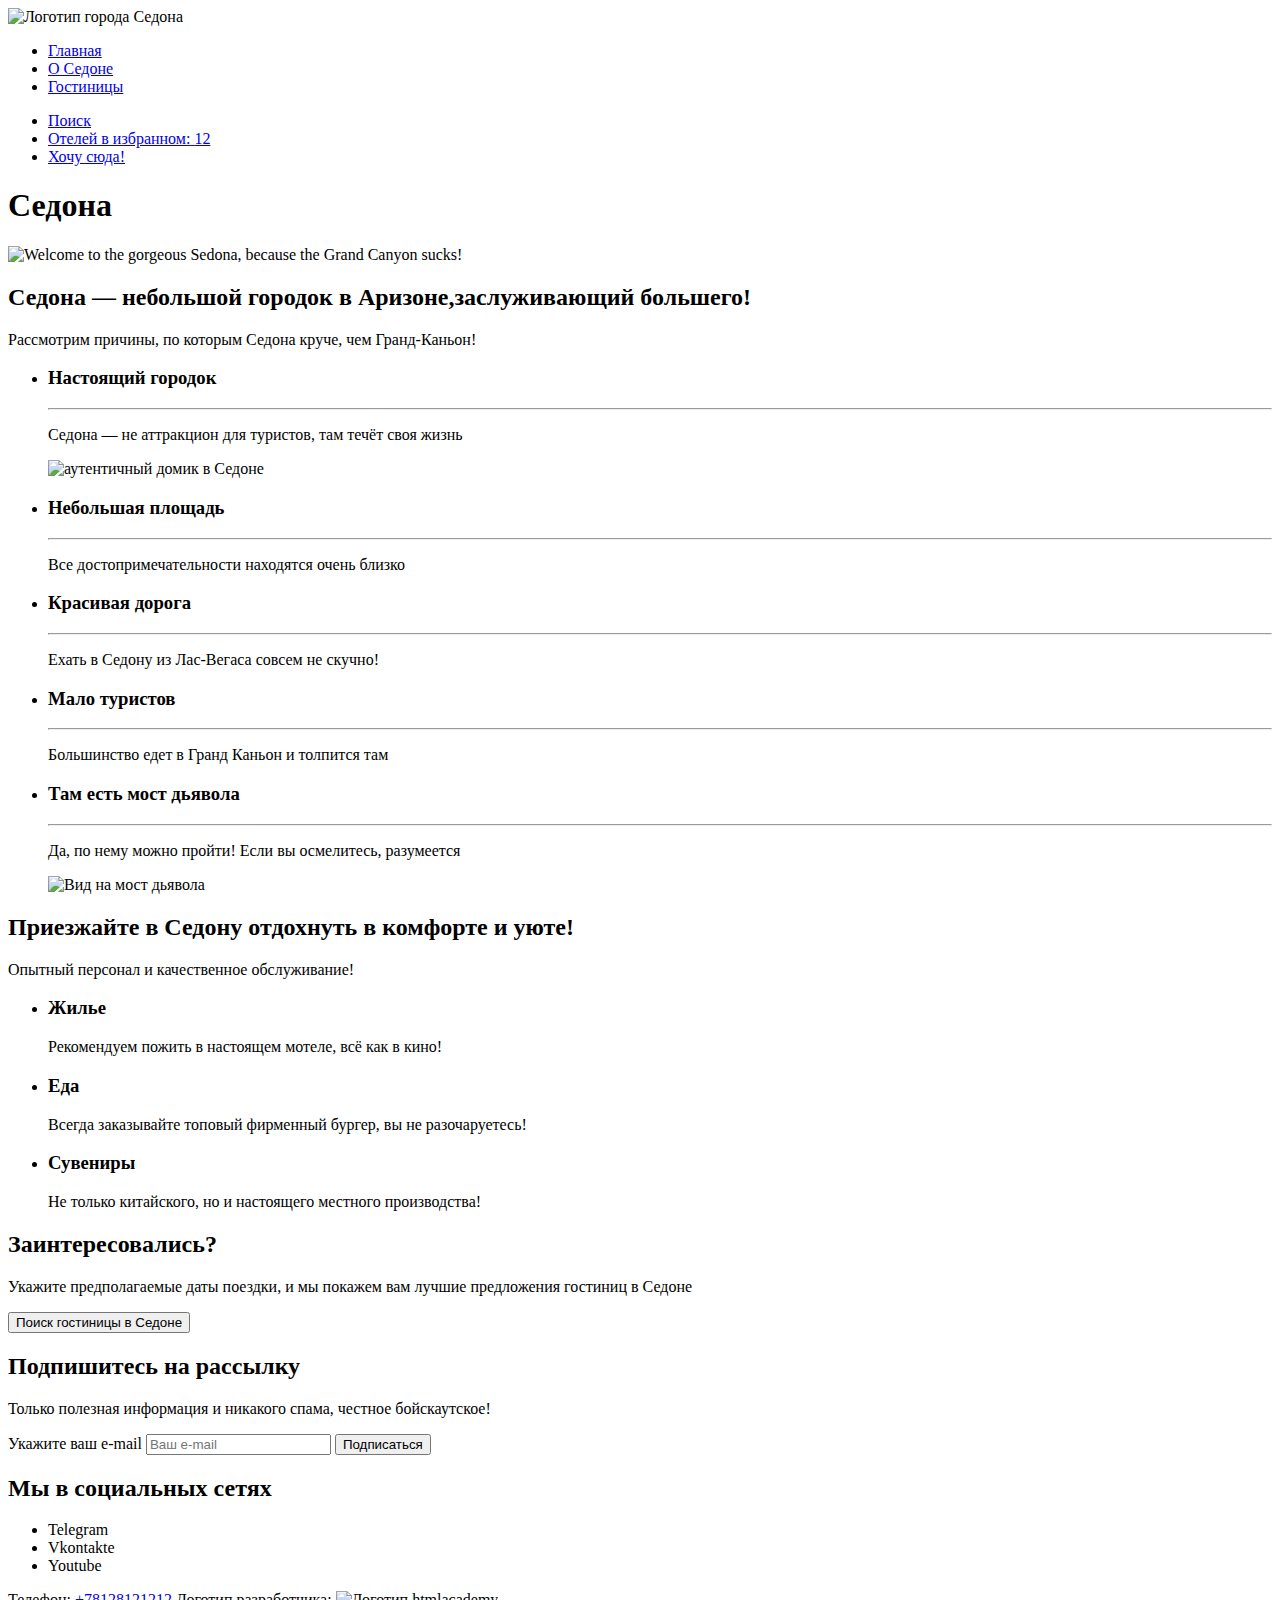
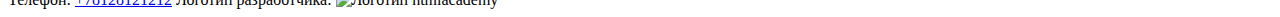
==== index.html @ b29b9c1d "Add files via upload" ====
<!DOCTYPE html>
<html lang="ru">
  <head>
    <meta charset="utf-8">
    <title>HTML Academy: Седона</title>
  </head>
  <body>
<header class="page-header">
  <a class="header-logo-link" class="index.html" aria-current="page"><img class="logo" src="#" alt="Логотип города Седона"></a>
  <nav class="navigation">
    <Ul class="navigation-main-list">
      <li class="navigation-item">
        <a class="navigation-link navigation-link-current" href="index.html" aria-current="page">Главная</a>
      </li>
      <li class="navigation-item">
        <a class="navigation-link" href="about.html">О Седоне</a>
      </li>
      <li class="navigation-item">
        <a class="navigation-link" href="hotels.html">Гостиницы</a>
      </li>
    </Ul>
  </nav>
  <nav class="navigation">
    <Ul class="navigation-user-list">
      <li class="navigation-item">
        <a class="navigation-link" href="#">
          <span class="visually-hidden">
          Поиск
          </span>
        </a>
      </li>
      <li class="navigation-item">
        <a class="navigation-link" href="#">
          <span class="visually-hidden">Отелей в избранном:</span>
          <span class="count">12</span>
        </a>
      </li>
      <li class="navigation-item">
        <a class="navigation-link" href="#">
          <span class="brown-button">
            Хочу сюда!
          </span>
        </a>
      </li>
    </Ul>
  </nav>
</header>
<main class="main-index">
  <section class="hero">
    <h1 class="visually-hidden">
      Седона
    </h1>
    <img class="hero" src="#" alt="Welcome to the gorgeous Sedona, because the Grand Canyon sucks!">
  </section>
  <section class="advantages">
    <h2 class="advantages-item-title" class="visually-hidden">Седона — небольшой городок в Аризоне,заслуживающий большего!</h2>
    <p class="advantages-description">Рассмотрим причины, по которым Седона круче, чем Гранд-Каньон!</p>
    <ul class="advantages-list">
      <li class="advantages-item">
        <h3 class="advantages-item-title">Настоящий городок</h3>
          <hr class="advantage-hr">
        <p class="advantages-description">Седона — не аттракцион для туристов, там течёт своя жизнь</p>
      <img class="advantage-image-right"  src="#" alt="аутентичный домик в Седоне">
      </li>
      <li class="advantages-item">
        <h3 class="advantages-item-title">Небольшая площадь</h3>
          <hr class="advantage-hr">
        <p class="advantages-item-description">Все достопримечательности находятся очень близко</p>

      </li>
      <li class="advantages-item">
        <h3 class="advantages-item-title">Красивая дорога</h3>
         <hr class="advantage-hr">
        <p class="advantages-item-description">Ехать в Седону из Лас-Вегаса совсем не скучно!</p>

      </li>
      <li class="advantages-item">
        <h3 class="advantages-item-title">Мало туристов</h3>
          <hr class="advantage-hr">
        <p class="advantages-item-description">Большинство едет в Гранд Каньон и толпится там</p>

      </li>
      <li class="advantages-item">
        <h3 class="advantages-item-title">Там есть мост дьявола</h3>
          <hr class="advantage-hr">
        <p class="advantages-item-description">Да, по нему можно пройти! Если вы осмелитесь, разумеется</p>
      <img class="advantage-image-left"  src="#" alt="Вид на мост дьявола">
      </li>
  </ul>
</section>
<section class="services">
  <h2 class="services-title">Приезжайте в Седону отдохнуть в комфорте и уюте!</h2>
    <p class="services-description">Опытный персонал и качественное обслуживание!</p>
  <ul class="services-list">
    <li class="service-item">
      <h3 class="services-item-title">Жилье</h3>
      <p class="service-item-description">Рекомендуем пожить в настоящем мотеле, всё как в кино!</p>
    </li>
    <li class="service-item">
      <h3 class="services-item-title">Еда</h3>
      <p class="service-item-description">Всегда заказывайте топовый фирменный бургер, вы не разочаруетесь!</p>
    </li>
    <li class="service-item">
       <h3 class="services-item-title">Сувениры</h3>
       <p class="service-item-description">Не только китайского, но и настоящего местного производства!</p>
      </li>
  </ul>
</section>
  <section class="booking">
    <h2 class="booking-title">Заинтересовались?</h2>
    <p class="booking-description">Укажите предполагаемые даты поездки, и мы покажем вам лучшие предложения гостиниц в Седоне</p>
    <button class="button" type="button">Поиск гостиницы в Седоне</button>
  </section>
  <section class="subscription">
    <h2 class="subscription-title">Подпишитесь на рассылку</h3>
    <p class="subscription-descriprtion">Только полезная информация и никакого спама, честное бойскаутское!</p>
    <form class="subscription-form" action="https://echo.htmlacademy.ru/" method="post">
    <label for="subscription-email" class="visually-hidden"> Укажите ваш e-mail </label>
    <input class="field" type="email" name="subscription-email" id="subscription-email" placeholder="Ваш e-mail" method="post" required>
    <button class="button-subscription-button" type="submit">Подписаться</button>
    </form>
  </section>
</main>

<footer class="page-footer">
  <section class="footer-social-list">
    <h2 class="visually-hidden">Мы в социальных сетях</h2>
      <ul class="social-list">
        <li class="social-item">
          <a class="button-social" href="https://t.me/htmlacademy"></a>
          <span class="visually-hidden">Telegram</span>
        </li>
        <li class="social-item">
          <a class="button-social" href="https://vk.com/htmlacademy"></a>
          <span class="visually-hidden">Vkontakte</span>
        </li>
        <li class="social-item">
          <a class="button-social" href="https://www.youtube.com/user/htmlacademyru" class="visually-hidden"></a>
          <span class="visually-hidden">Youtube</span>
        </li>
      </ul>
  </section>

  <span class="visually hidden"> Телефон:</span>
  <a class="contacts-phone" href="tel:+78128121212">+78128121212</a>

  <span class="visually-hidden">Логотип разработчика:</span>
  <a href="https://htmlacademy.ru"></a>
  <img src="#" alt="Логотип htmlacademy">
</footer>
  </body>
</html>
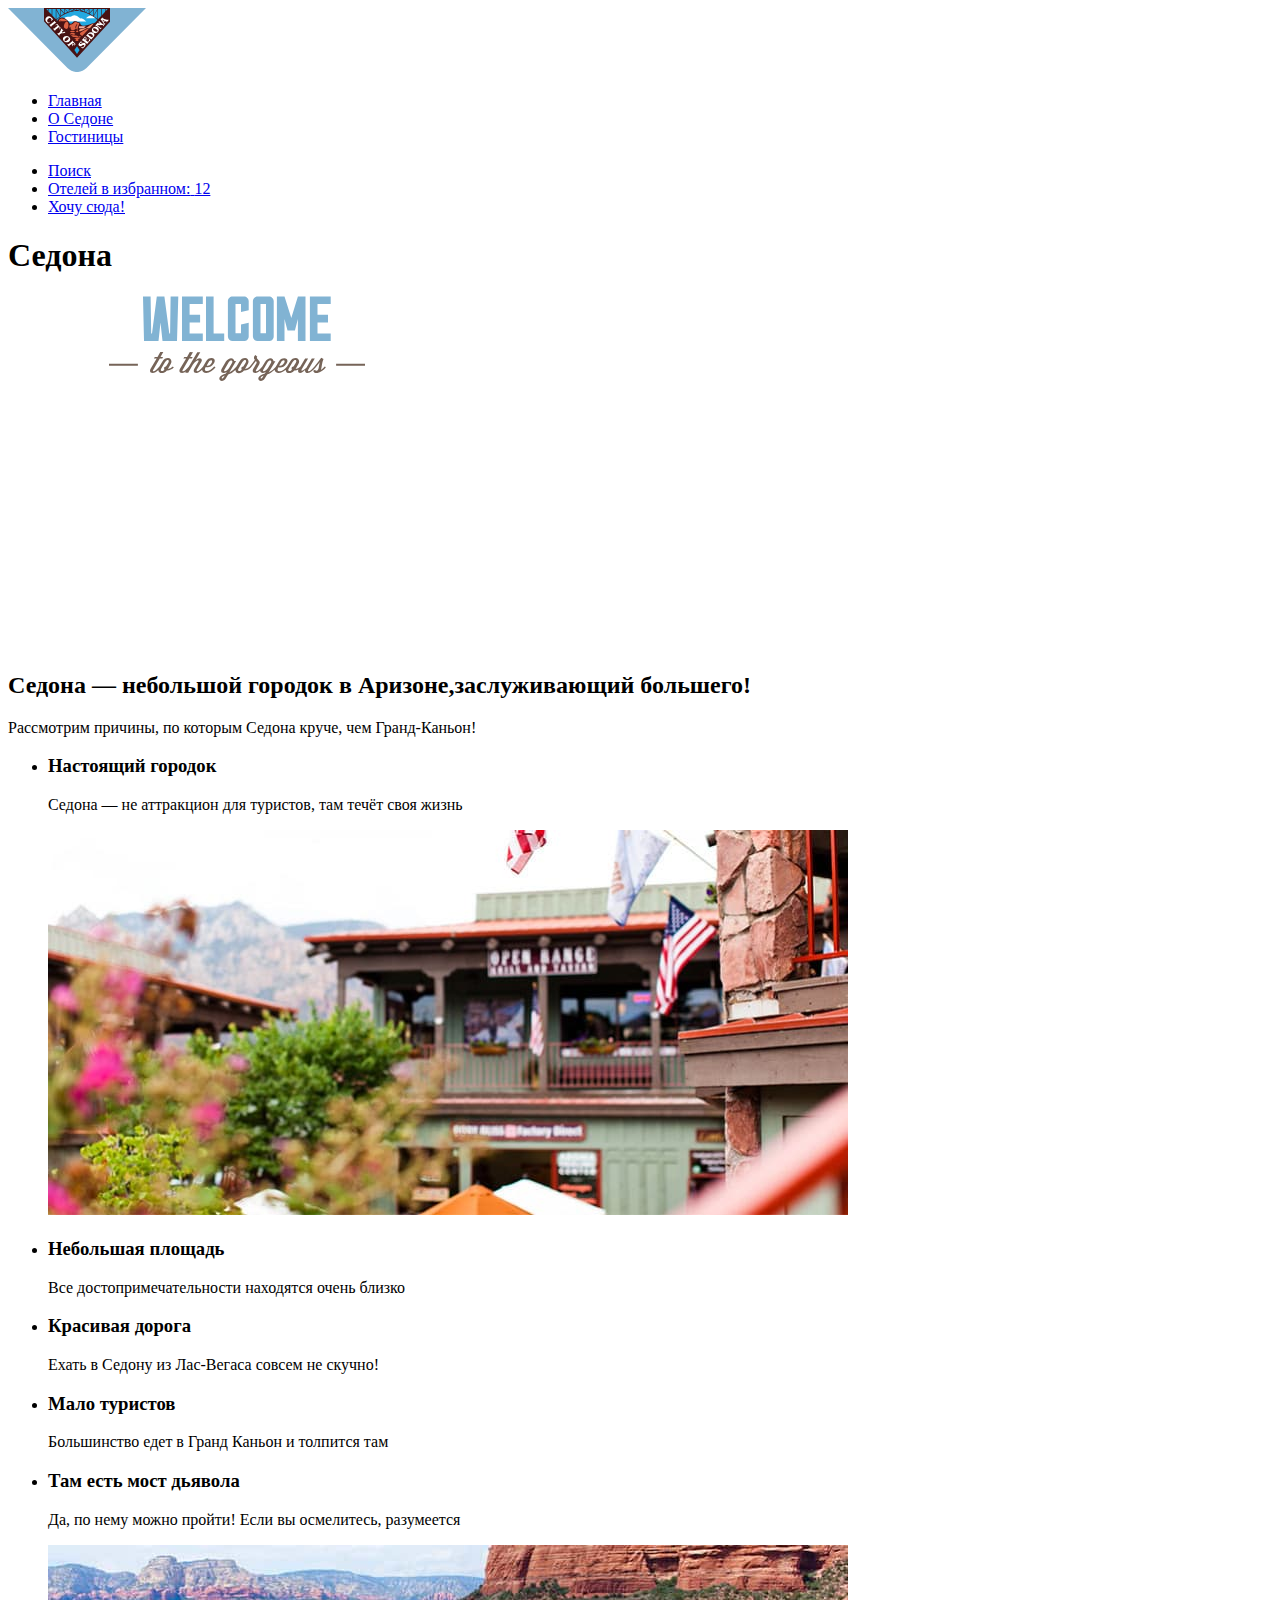
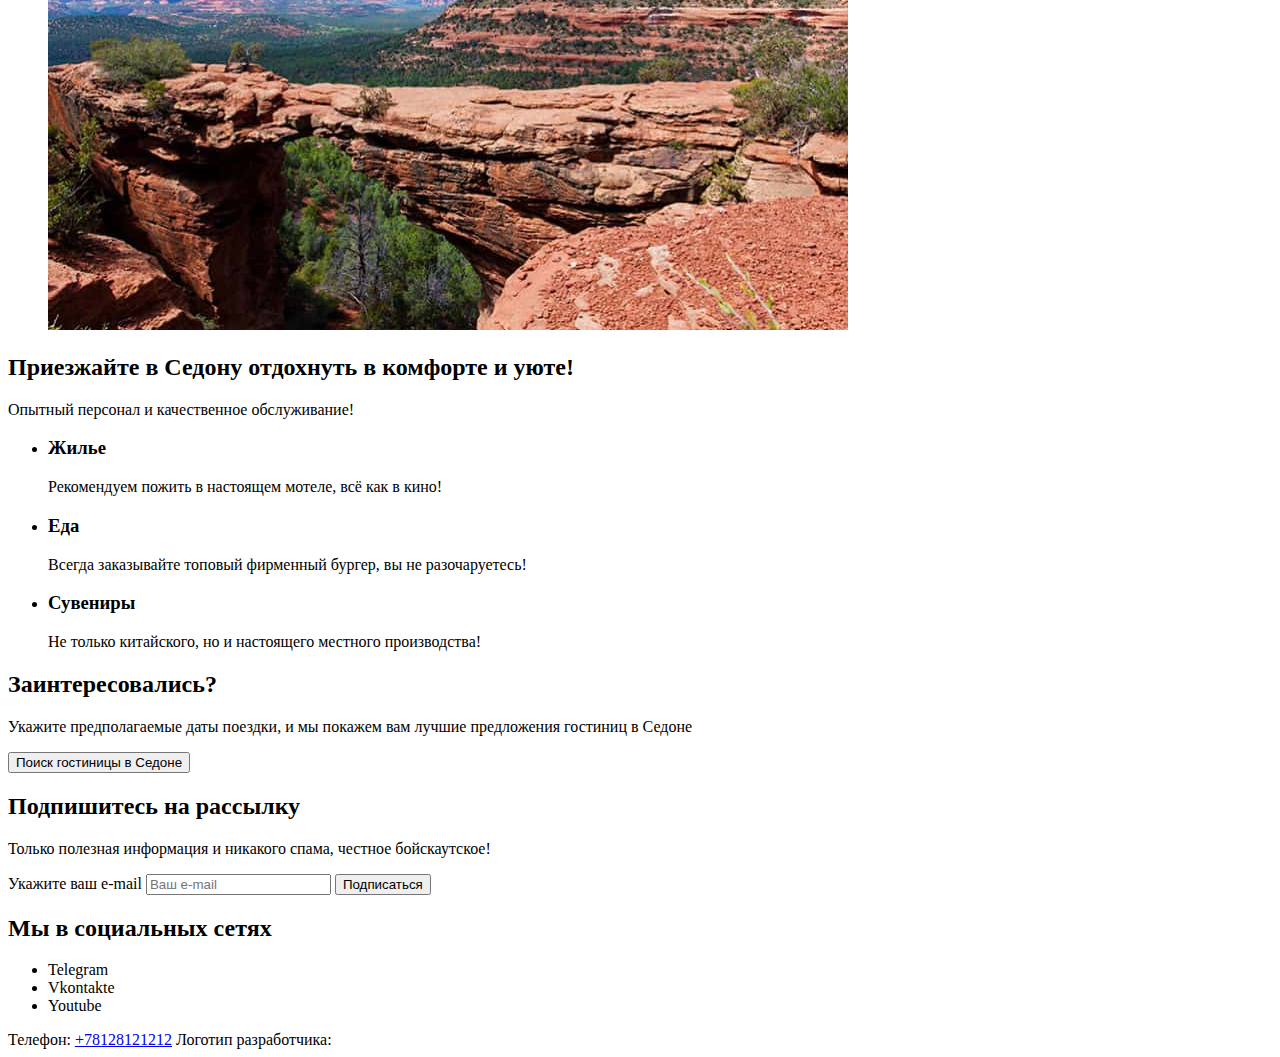
==== commit a60c0232: "Добавляет обновленную верстку для главной страницы" ====
--- a/index.html
+++ b/index.html
@@ -1,12 +1,15 @@
 <!DOCTYPE html>
 <html lang="ru">
   <head>
+    <meta name="viewport" content="width=device-width, initial-scale=1">
+    <link rel="stylesheet" href="styles/styles.css">
     <meta charset="utf-8">
     <title>HTML Academy: Седона</title>
   </head>
   <body>
 <header class="page-header">
-  <a class="header-logo-link" class="index.html" aria-current="page"><img class="logo" src="#" alt="Логотип города Седона"></a>
+  <a class="header-logo-link" class="index.html" aria-current="page">
+    <img class="logo" src="images/svg/logo.svg" width="138" height="64"  alt="Логотип города Седона"></a>
   <nav class="navigation">
     <Ul class="navigation-main-list">
       <li class="navigation-item">
@@ -36,11 +39,11 @@
         </a>
       </li>
       <li class="navigation-item">
-        <a class="navigation-link" href="#">
-          <span class="brown-button">
+        <div class="small-button">
+          <a class="navigation-link" href="#">
             Хочу сюда!
-          </span>
-        </a>
+          </a>
+        </div>
       </li>
     </Ul>
   </nav>
@@ -50,41 +53,33 @@
     <h1 class="visually-hidden">
       Седона
     </h1>
-    <img class="hero" src="#" alt="Welcome to the gorgeous Sedona, because the Grand Canyon sucks!">
+    <img class="main-picture" src="images/svg/welcome.svg" width="458" height="352" alt="Welcome to the gorgeous Sedona, because the Grand Canyon sucks!">
   </section>
   <section class="advantages">
-    <h2 class="advantages-item-title" class="visually-hidden">Седона — небольшой городок в Аризоне,заслуживающий большего!</h2>
+    <h2 class="advantages-title" class="visually-hidden">Седона — небольшой городок в Аризоне,заслуживающий большего!</h2>
     <p class="advantages-description">Рассмотрим причины, по которым Седона круче, чем Гранд-Каньон!</p>
     <ul class="advantages-list">
-      <li class="advantages-item">
-        <h3 class="advantages-item-title">Настоящий городок</h3>
-          <hr class="advantage-hr">
-        <p class="advantages-description">Седона — не аттракцион для туристов, там течёт своя жизнь</p>
-      <img class="advantage-image-right"  src="#" alt="аутентичный домик в Седоне">
+      <li class="advantage-item">
+        <h3 class="advantage-title">Настоящий городок</h3>
+        <p class="advantage-item-description">Седона — не аттракцион для туристов, там течёт своя жизнь</p>
+      <img class="advantage-image-right"  src="images/photo-main-1.jpg" width="800" height="385" alt="аутентичный домик в Седоне">
       </li>
-      <li class="advantages-item">
-        <h3 class="advantages-item-title">Небольшая площадь</h3>
-          <hr class="advantage-hr">
-        <p class="advantages-item-description">Все достопримечательности находятся очень близко</p>
-
+      <li class="advantage-item">
+        <h3 class="advantage-title">Небольшая площадь</h3>
+        <p class="advantage-item-description">Все достопримечательности находятся очень близко</p>
       </li>
-      <li class="advantages-item">
-        <h3 class="advantages-item-title">Красивая дорога</h3>
-         <hr class="advantage-hr">
-        <p class="advantages-item-description">Ехать в Седону из Лас-Вегаса совсем не скучно!</p>
-
+      <li class="advantage-item">
+        <h3 class="advantage-title">Красивая дорога</h3>
+        <p class="advantage-item-description">Ехать в Седону из Лас-Вегаса совсем не скучно!</p>
       </li>
-      <li class="advantages-item">
-        <h3 class="advantages-item-title">Мало туристов</h3>
-          <hr class="advantage-hr">
-        <p class="advantages-item-description">Большинство едет в Гранд Каньон и толпится там</p>
-
+      <li class="advantage-item">
+        <h3 class="advantage-title">Мало туристов</h3>
+        <p class="advantage-item-description">Большинство едет в Гранд Каньон и толпится там</p>
       </li>
-      <li class="advantages-item">
-        <h3 class="advantages-item-title">Там есть мост дьявола</h3>
-          <hr class="advantage-hr">
-        <p class="advantages-item-description">Да, по нему можно пройти! Если вы осмелитесь, разумеется</p>
-      <img class="advantage-image-left"  src="#" alt="Вид на мост дьявола">
+      <li class="advantage-item">
+        <h3 class="advantage-title">Там есть мост дьявола</h3>
+        <p class="advantage-item-description">Да, по нему можно пройти! Если вы осмелитесь, разумеется</p>
+      <img class="advantage-image-left"  src="images/photo-main-2.jpg" width="800" height="385" alt="Мост дьявола">
       </li>
   </ul>
 </section>
@@ -97,6 +92,7 @@
       <p class="service-item-description">Рекомендуем пожить в настоящем мотеле, всё как в кино!</p>
     </li>
     <li class="service-item">
+      <a href=""></a>
       <h3 class="services-item-title">Еда</h3>
       <p class="service-item-description">Всегда заказывайте топовый фирменный бургер, вы не разочаруетесь!</p>
     </li>
@@ -146,7 +142,6 @@
 
   <span class="visually-hidden">Логотип разработчика:</span>
   <a href="https://htmlacademy.ru"></a>
-  <img src="#" alt="Логотип htmlacademy">
 </footer>
   </body>
 </html>
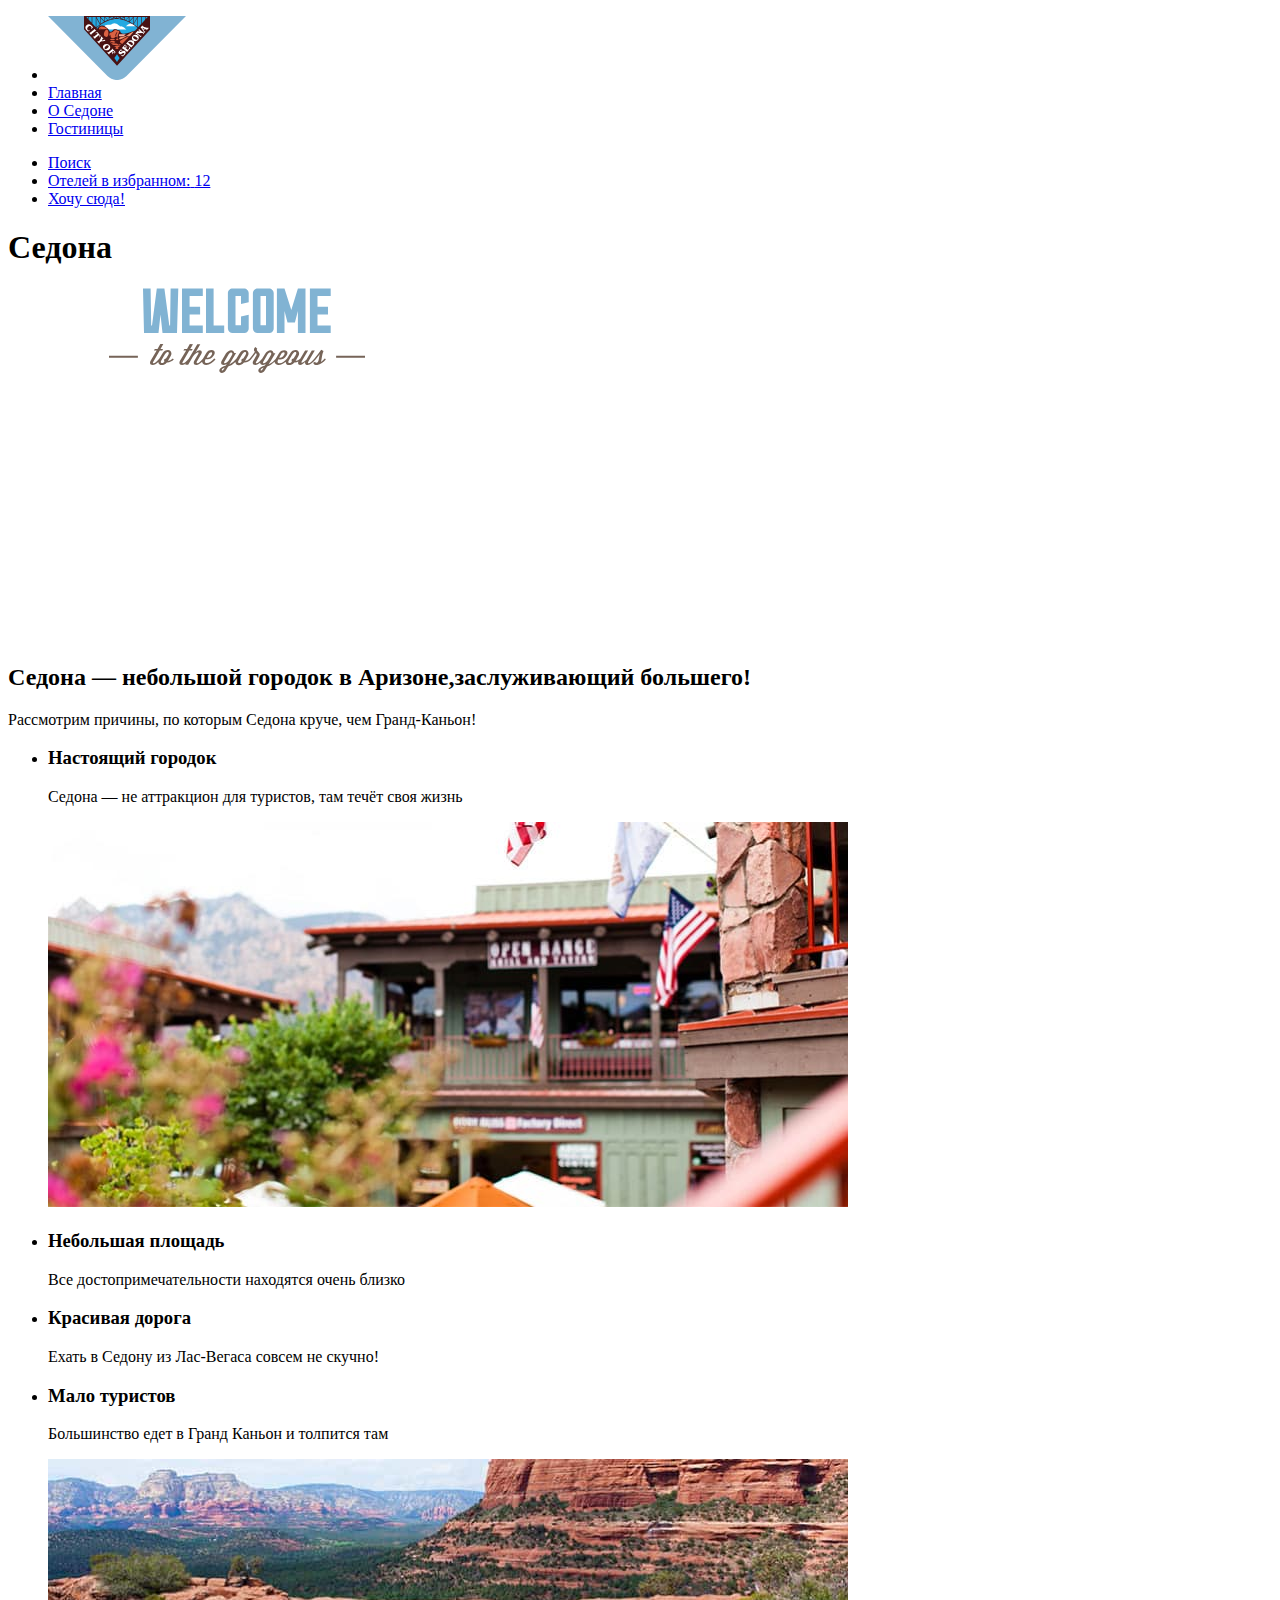
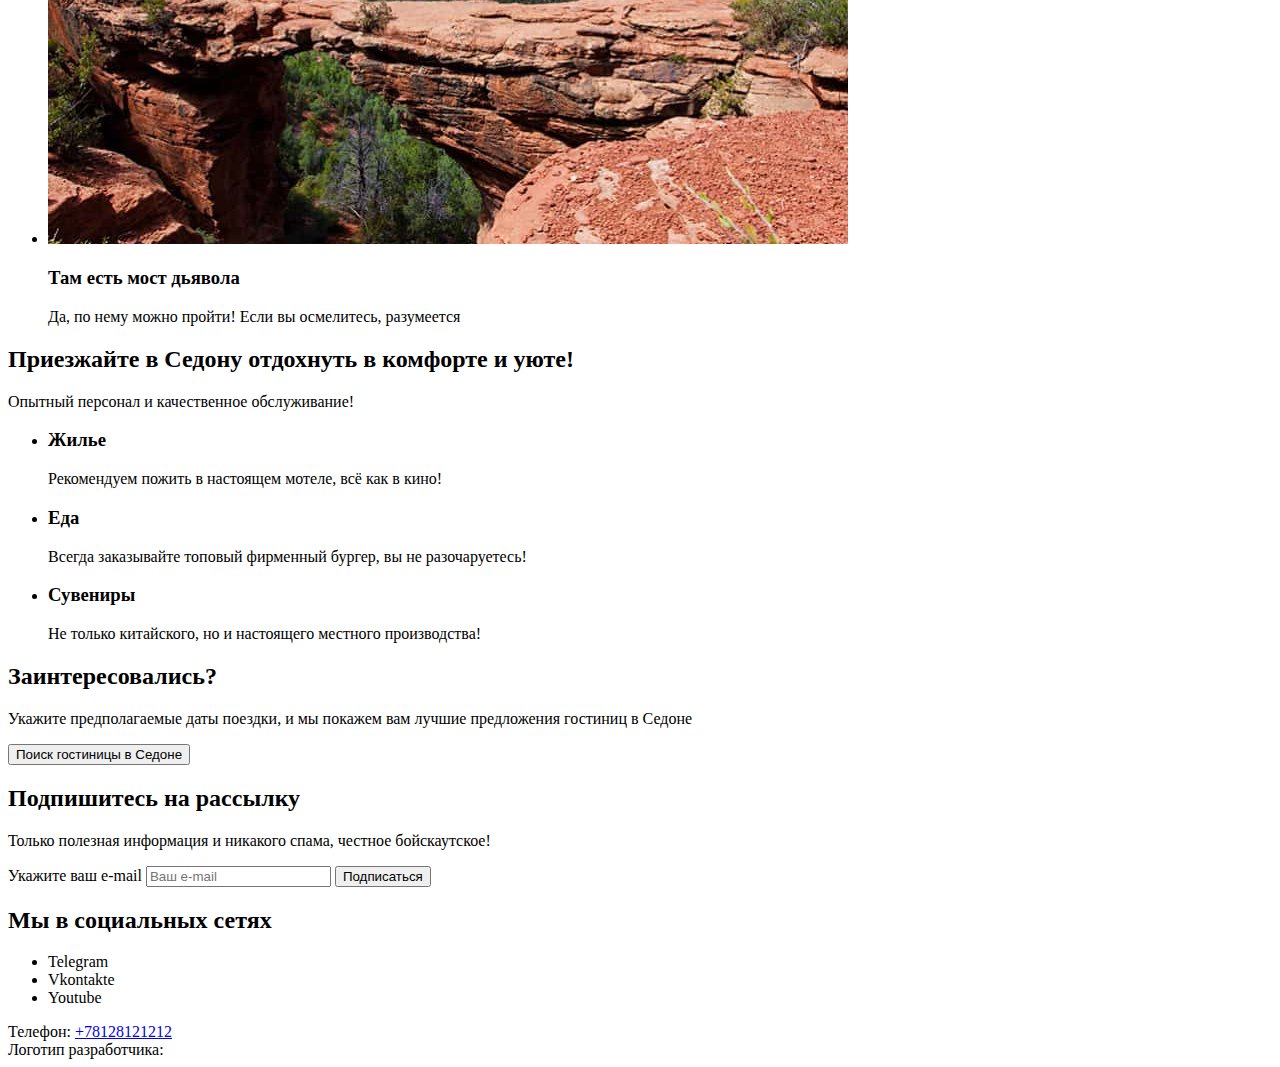
==== commit a51b49ef: "добавляет гл стр сайта новую" ====
--- a/index.html
+++ b/index.html
@@ -8,10 +8,13 @@
   </head>
   <body>
 <header class="page-header">
-  <a class="header-logo-link" class="index.html" aria-current="page">
-    <img class="logo" src="images/svg/logo.svg" width="138" height="64"  alt="Логотип города Седона"></a>
+
   <nav class="navigation">
-    <Ul class="navigation-main-list">
+    <Ul class="navigation-main">
+      <li class="navigation-item">
+      <a class="header-logo-link" class="index.html" aria-current="page">
+        <img class="logo" src="images/svg/logo.svg" width="138" height="64"  alt="Логотип города Седона"></a>
+      </li>
       <li class="navigation-item">
         <a class="navigation-link navigation-link-current" href="index.html" aria-current="page">Главная</a>
       </li>
@@ -19,12 +22,10 @@
         <a class="navigation-link" href="about.html">О Седоне</a>
       </li>
       <li class="navigation-item">
-        <a class="navigation-link" href="hotels.html">Гостиницы</a>
+        <a class="navigation-link" href="catalog.html">Гостиницы</a>
       </li>
     </Ul>
-  </nav>
-  <nav class="navigation">
-    <Ul class="navigation-user-list">
+    <Ul class="navigation-user">
       <li class="navigation-item">
         <a class="navigation-link" href="#">
           <span class="visually-hidden">
@@ -48,26 +49,32 @@
     </Ul>
   </nav>
 </header>
-<main class="main-index">
+<main class="main-container main-index">
+
   <section class="hero">
     <h1 class="visually-hidden">
       Седона
     </h1>
     <img class="main-picture" src="images/svg/welcome.svg" width="458" height="352" alt="Welcome to the gorgeous Sedona, because the Grand Canyon sucks!">
   </section>
+  <section class="main-advantage">
+    <h2 class="main-advantage-title" class="visually-hidden">Седона — небольшой городок в Аризоне,заслуживающий большего!</h2>
+    <p class="advantage-description">Рассмотрим причины, по которым Седона круче, чем Гранд-Каньон!</p>
+  </section>
   <section class="advantages">
-    <h2 class="advantages-title" class="visually-hidden">Седона — небольшой городок в Аризоне,заслуживающий большего!</h2>
-    <p class="advantages-description">Рассмотрим причины, по которым Седона круче, чем Гранд-Каньон!</p>
     <ul class="advantages-list">
-      <li class="advantage-item">
+
+      <li class="advantage-item-1">
         <h3 class="advantage-title">Настоящий городок</h3>
         <p class="advantage-item-description">Седона — не аттракцион для туристов, там течёт своя жизнь</p>
-      <img class="advantage-image-right"  src="images/photo-main-1.jpg" width="800" height="385" alt="аутентичный домик в Седоне">
-      </li>
+        <img class="advantage-image-right"  src="images/photo-main-1.jpg" width="800" height="385" alt="аутентичный домик в Седоне">
+
+
       <li class="advantage-item">
         <h3 class="advantage-title">Небольшая площадь</h3>
         <p class="advantage-item-description">Все достопримечательности находятся очень близко</p>
       </li>
+
       <li class="advantage-item">
         <h3 class="advantage-title">Красивая дорога</h3>
         <p class="advantage-item-description">Ехать в Седону из Лас-Вегаса совсем не скучно!</p>
@@ -76,13 +83,16 @@
         <h3 class="advantage-title">Мало туристов</h3>
         <p class="advantage-item-description">Большинство едет в Гранд Каньон и толпится там</p>
       </li>
+
       <li class="advantage-item">
+        <div class="advantage-item-1">
+          <img class="advantage-image-left"  src="images/photo-main-2.jpg" width="800" height="385" alt="Мост дьявола">
         <h3 class="advantage-title">Там есть мост дьявола</h3>
         <p class="advantage-item-description">Да, по нему можно пройти! Если вы осмелитесь, разумеется</p>
-      <img class="advantage-image-left"  src="images/photo-main-2.jpg" width="800" height="385" alt="Мост дьявола">
+      </div>
       </li>
   </ul>
-</section>
+  </section>
 <section class="services">
   <h2 class="services-title">Приезжайте в Седону отдохнуть в комфорте и уюте!</h2>
     <p class="services-description">Опытный персонал и качественное обслуживание!</p>
@@ -103,22 +113,26 @@
   </ul>
 </section>
   <section class="booking">
+    <div class="booking-container">
     <h2 class="booking-title">Заинтересовались?</h2>
     <p class="booking-description">Укажите предполагаемые даты поездки, и мы покажем вам лучшие предложения гостиниц в Седоне</p>
-    <button class="button" type="button">Поиск гостиницы в Седоне</button>
+    <button class="button booking-button" type="button">Поиск гостиницы в Седоне</button>
+    </div>
   </section>
   <section class="subscription">
-    <h2 class="subscription-title">Подпишитесь на рассылку</h3>
-    <p class="subscription-descriprtion">Только полезная информация и никакого спама, честное бойскаутское!</p>
+    <div class="subscription-container">
+    <h2 class="subscription-title">Подпишитесь на рассылку</h2>
+    <p class="subscription-description">Только полезная информация и никакого спама, честное бойскаутское!</p>
     <form class="subscription-form" action="https://echo.htmlacademy.ru/" method="post">
     <label for="subscription-email" class="visually-hidden"> Укажите ваш e-mail </label>
-    <input class="field" type="email" name="subscription-email" id="subscription-email" placeholder="Ваш e-mail" method="post" required>
+    <input class="field" type="email" name="subscription-email" id="subscription-email" placeholder="Ваш e-mail" required>
     <button class="button-subscription-button" type="submit">Подписаться</button>
     </form>
+    </div>
   </section>
 </main>
-
 <footer class="page-footer">
+  <div class="footer-container">
   <section class="footer-social-list">
     <h2 class="visually-hidden">Мы в социальных сетях</h2>
       <ul class="social-list">
@@ -136,12 +150,15 @@
         </li>
       </ul>
   </section>
-
+<div class="phone-number">
   <span class="visually hidden"> Телефон:</span>
   <a class="contacts-phone" href="tel:+78128121212">+78128121212</a>
-
+</div>
+<div class="logo-academy">
   <span class="visually-hidden">Логотип разработчика:</span>
   <a href="https://htmlacademy.ru"></a>
+</div>
+  </div>
 </footer>
   </body>
 </html>
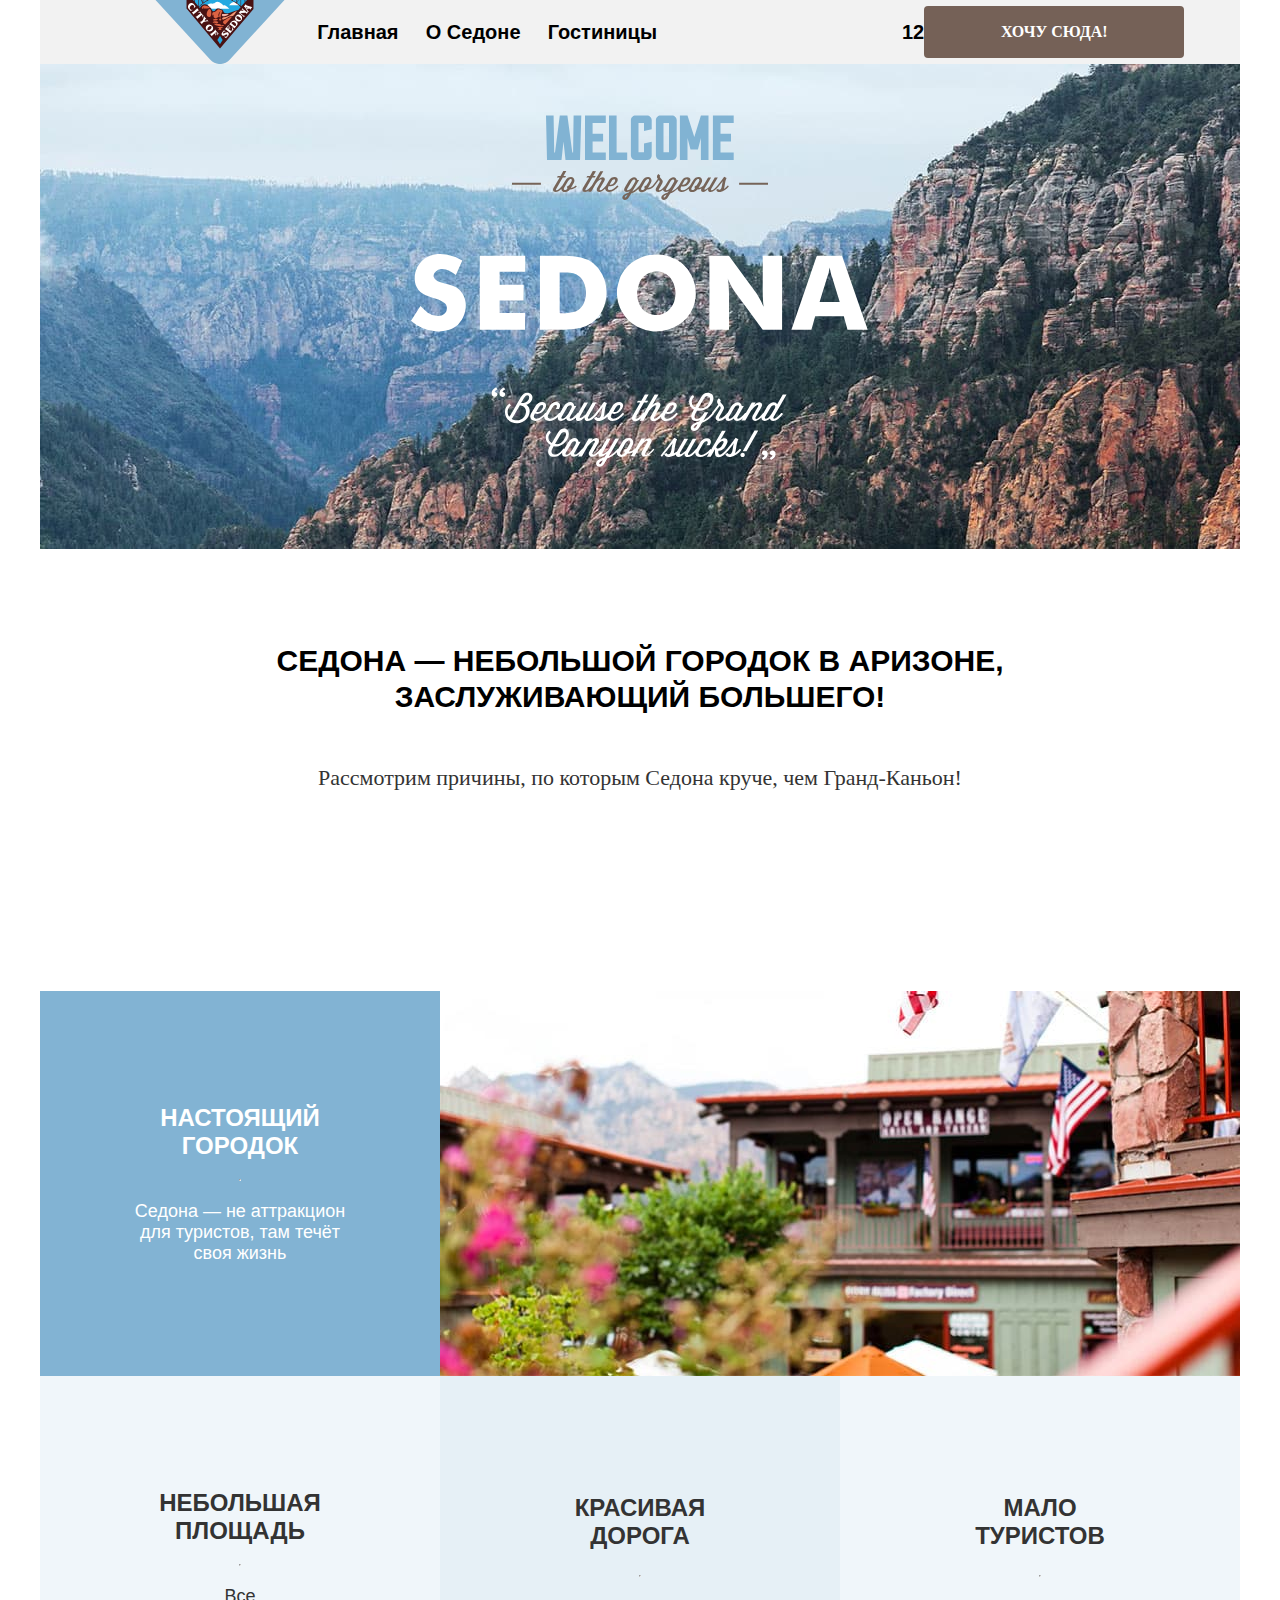
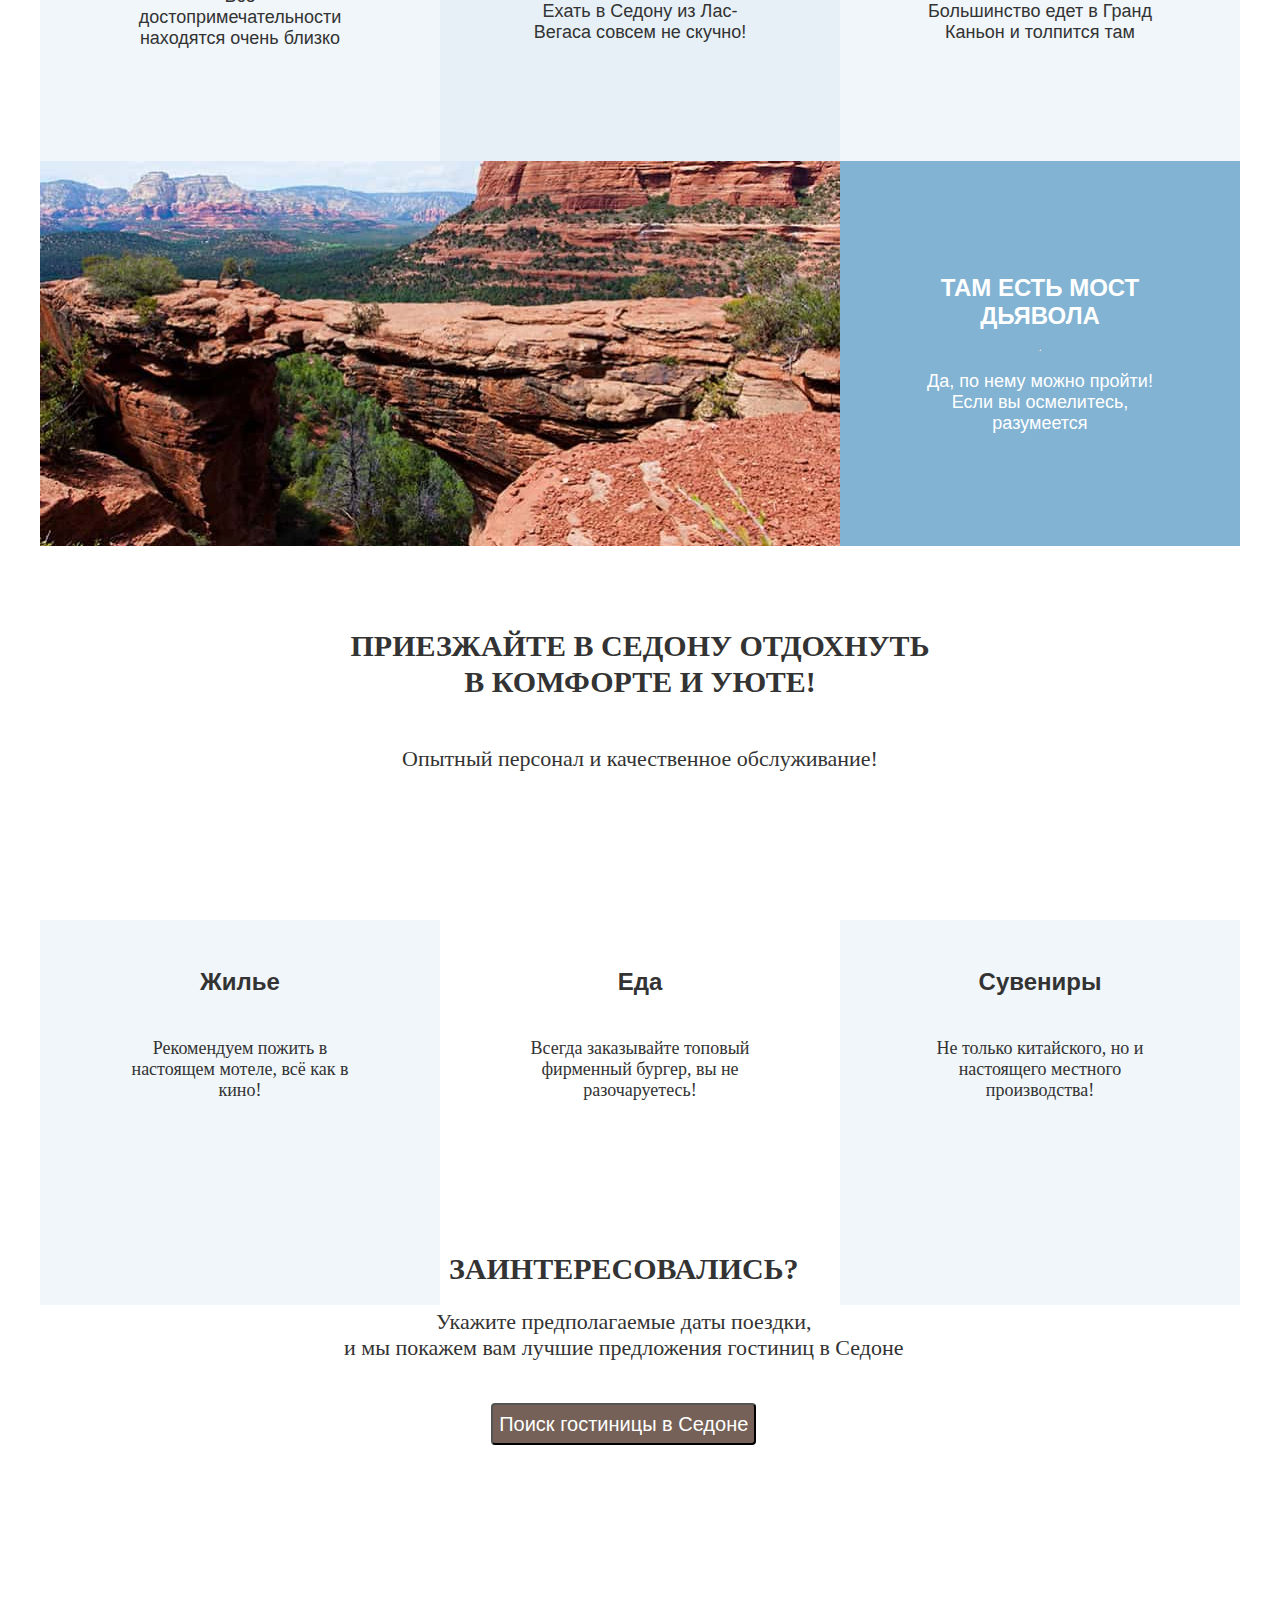
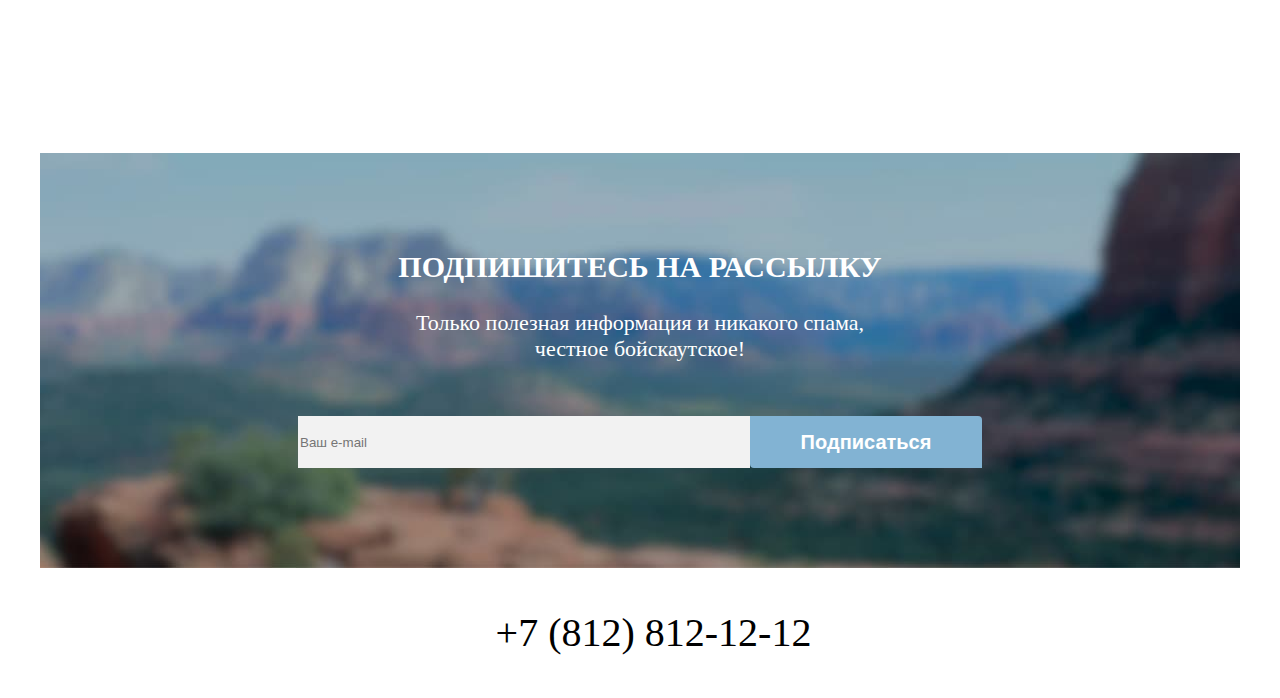
==== commit fda2ef63: "добавляет начало д з по декор элементам(no-devider" ====
--- a/index.html
+++ b/index.html
@@ -1,6 +1,7 @@
 <!DOCTYPE html>
 <html lang="ru">
   <head>
+    <link rel="icon" href="favicon.ico" sizes="32x32">
     <meta name="viewport" content="width=device-width, initial-scale=1">
     <link rel="stylesheet" href="styles/styles.css">
     <meta charset="utf-8">
@@ -12,7 +13,7 @@
   <nav class="navigation">
     <Ul class="navigation-main">
       <li class="navigation-item">
-      <a class="header-logo-link" class="index.html" aria-current="page">
+      <a class="header-logo-link" href="index.html" aria-current="page">
         <img class="logo" src="images/svg/logo.svg" width="138" height="64"  alt="Логотип города Седона"></a>
       </li>
       <li class="navigation-item">
@@ -26,22 +27,22 @@
       </li>
     </Ul>
     <Ul class="navigation-user">
-      <li class="navigation-item">
+      <li class="navigation-user-item">
         <a class="navigation-link" href="#">
           <span class="visually-hidden">
           Поиск
           </span>
         </a>
       </li>
-      <li class="navigation-item">
+      <li class="navigation-user-item">
         <a class="navigation-link" href="#">
           <span class="visually-hidden">Отелей в избранном:</span>
           <span class="count">12</span>
         </a>
       </li>
-      <li class="navigation-item">
+      <li class="navigation-user-item">
         <div class="small-button">
-          <a class="navigation-link" href="#">
+          <a class="want-navigation-link" href="#">
             Хочу сюда!
           </a>
         </div>
@@ -56,84 +57,111 @@
       Седона
     </h1>
     <img class="main-picture" src="images/svg/welcome.svg" width="458" height="352" alt="Welcome to the gorgeous Sedona, because the Grand Canyon sucks!">
+
   </section>
   <section class="main-advantage">
-    <h2 class="main-advantage-title" class="visually-hidden">Седона — небольшой городок в Аризоне,заслуживающий большего!</h2>
-    <p class="advantage-description">Рассмотрим причины, по которым Седона круче, чем Гранд-Каньон!</p>
+    <h2 class="main-advantage-title">Седона — небольшой городок в Аризоне,</br> заслуживающий большего!</h2>
+    <p class="main-advantage-description">Рассмотрим причины, по которым Седона круче, чем Гранд-Каньон!</p>
   </section>
   <section class="advantages">
     <ul class="advantages-list">
 
-      <li class="advantage-item-1">
+      <li class="advantage-item">
+      <div class="advantage-item-flex">
         <h3 class="advantage-title">Настоящий городок</h3>
+        <hr class="hr-white">
         <p class="advantage-item-description">Седона — не аттракцион для туристов, там течёт своя жизнь</p>
+      </div>
         <img class="advantage-image-right"  src="images/photo-main-1.jpg" width="800" height="385" alt="аутентичный домик в Седоне">
 
-
       <li class="advantage-item">
+        <div class="advantage-item-flex">
         <h3 class="advantage-title">Небольшая площадь</h3>
+        <hr class="hr-black">
         <p class="advantage-item-description">Все достопримечательности находятся очень близко</p>
+        </div>
       </li>
 
       <li class="advantage-item">
+        <div class="advantage-item-flex">
         <h3 class="advantage-title">Красивая дорога</h3>
+        <hr class="hr-black">
         <p class="advantage-item-description">Ехать в Седону из Лас-Вегаса совсем не скучно!</p>
-      </li>
-      <li class="advantage-item">
-        <h3 class="advantage-title">Мало туристов</h3>
-        <p class="advantage-item-description">Большинство едет в Гранд Каньон и толпится там</p>
+      </div>
       </li>
 
       <li class="advantage-item">
-        <div class="advantage-item-1">
+        <div class="advantage-item-flex">
+        <h3 class="advantage-title">Мало </br> туристов</h3>
+        <hr class="hr-black">
+        <p class="advantage-item-description">Большинство едет в Гранд Каньон и толпится там</p>
+      </div>
+      </li>
+
+      <li class="advantage-item">
           <img class="advantage-image-left"  src="images/photo-main-2.jpg" width="800" height="385" alt="Мост дьявола">
+          <div class="advantage-item-flex">
         <h3 class="advantage-title">Там есть мост дьявола</h3>
+        <hr class="hr-black">
         <p class="advantage-item-description">Да, по нему можно пройти! Если вы осмелитесь, разумеется</p>
-      </div>
+        </div>
       </li>
   </ul>
   </section>
 <section class="services">
-  <h2 class="services-title">Приезжайте в Седону отдохнуть в комфорте и уюте!</h2>
+  <div class="services-container">
+  <h2 class="services-title">Приезжайте в Седону отдохнуть</br> в комфорте и уюте!</h2>
     <p class="services-description">Опытный персонал и качественное обслуживание!</p>
+  </div>
   <ul class="services-list">
     <li class="service-item">
+      <div class="service-item-flex-container">
+        <a class="service-link" href="#"></a>
       <h3 class="services-item-title">Жилье</h3>
       <p class="service-item-description">Рекомендуем пожить в настоящем мотеле, всё как в кино!</p>
+      </div>
     </li>
     <li class="service-item">
-      <a href=""></a>
+      <div class="service-item-flex-container">
+      <a class="service-link" href="#"></a>
       <h3 class="services-item-title">Еда</h3>
       <p class="service-item-description">Всегда заказывайте топовый фирменный бургер, вы не разочаруетесь!</p>
+      </div>
     </li>
     <li class="service-item">
+      <div class="service-item-flex-container">
+        <a class="service-link" href="#"></a>
        <h3 class="services-item-title">Сувениры</h3>
        <p class="service-item-description">Не только китайского, но и настоящего местного производства!</p>
+       </div>
       </li>
   </ul>
 </section>
   <section class="booking">
     <div class="booking-container">
     <h2 class="booking-title">Заинтересовались?</h2>
-    <p class="booking-description">Укажите предполагаемые даты поездки, и мы покажем вам лучшие предложения гостиниц в Седоне</p>
+    <p class="booking-description">Укажите предполагаемые даты поездки,</br> и мы покажем вам лучшие предложения гостиниц в Седоне</p>
     <button class="button booking-button" type="button">Поиск гостиницы в Седоне</button>
     </div>
   </section>
   <section class="subscription">
     <div class="subscription-container">
+      <div class="subscription-only-text">
     <h2 class="subscription-title">Подпишитесь на рассылку</h2>
-    <p class="subscription-description">Только полезная информация и никакого спама, честное бойскаутское!</p>
+    <p class="subscription-description">Только полезная информация и никакого спама,</br> честное бойскаутское!</p>
+      </div>
     <form class="subscription-form" action="https://echo.htmlacademy.ru/" method="post">
     <label for="subscription-email" class="visually-hidden"> Укажите ваш e-mail </label>
-    <input class="field" type="email" name="subscription-email" id="subscription-email" placeholder="Ваш e-mail" required>
+    <input class="subscription-field" type="email" name="subscription-email" id="subscription-email" placeholder="Ваш e-mail" required>
     <button class="button-subscription-button" type="submit">Подписаться</button>
     </form>
+
     </div>
   </section>
 </main>
 <footer class="page-footer">
   <div class="footer-container">
-  <section class="footer-social-list">
+    <div class="footer-social-list">
     <h2 class="visually-hidden">Мы в социальных сетях</h2>
       <ul class="social-list">
         <li class="social-item">
@@ -145,19 +173,19 @@
           <span class="visually-hidden">Vkontakte</span>
         </li>
         <li class="social-item">
-          <a class="button-social" href="https://www.youtube.com/user/htmlacademyru" class="visually-hidden"></a>
+          <a class="button-social visually-hidden" href="https://www.youtube.com/user/htmlacademyru"></a>
           <span class="visually-hidden">Youtube</span>
         </li>
       </ul>
-  </section>
-<div class="phone-number">
-  <span class="visually hidden"> Телефон:</span>
-  <a class="contacts-phone" href="tel:+78128121212">+78128121212</a>
-</div>
-<div class="logo-academy">
-  <span class="visually-hidden">Логотип разработчика:</span>
-  <a href="https://htmlacademy.ru"></a>
-</div>
+    </div>
+    <div class="phone-number">
+    <span class="visually-hidden"> Телефон:</span>
+    <a class="contacts-phone" href="tel:+78128121212">+7 (812) 812-12-12 </a>
+    </div>
+    <div class="logo-academy">
+    <span class="visually-hidden">Логотип разработчика:</span>
+    <a href="https://htmlacademy.ru"></a>
+    </div>
   </div>
 </footer>
   </body>
--- a/styles/styles.css
+++ b/styles/styles.css
@@ -0,0 +1,998 @@
+@font-face {
+font-family: "PT Sans";
+font-style: normal;
+font-weight: 400;
+src: url("../fonts/ptsans-400.woff2") format(".woff2");
+font-display: swap;
+}
+
+@font-face {
+  font-family: "PT Sans";
+  font-style: normal;
+  font-weight: 700;
+  src: url("../fonts/ptsans-700.woff2") format(".woff2");
+  font-display: swap;
+  }
+
+html {
+  height:100%;
+}
+
+body {
+  font-family: "PT Sans", sans-serif;
+  font-size: 22px;
+  line-height: 26px;
+  background-color:#ffffff ;
+  margin: auto;
+  display: flex;
+  width: 1200px;
+  flex-direction: column;
+  color: #333333;
+
+}
+
+.visually-hidden {
+  position: absolute;
+  width: 1px;
+  height: 1px;
+  margin: -1px;
+  border: 0;
+  padding: 0;
+  white-space: nowrap;
+  clip-path: inset(100%);
+  clip: rect(0 0 0 0);
+  overflow: hidden;
+}
+
+.p {
+  text-align: center;
+}
+
+.page-header {
+
+  background-color: #f2f2f2;
+  color: #000000;
+  display: inline-flex;
+  width: 1200px;
+  height: 64px;
+}
+.logo {
+  width: 140px;
+  height: 70px;
+}
+
+
+
+h3 {
+display: block;
+  font-size: 24px;
+  line-height: 28px;
+  font-weight: 700;
+  text-align: center;
+}
+
+.navigation{
+  display: flex;
+  width:1200px;
+  padding: 0 70px;
+ 
+  
+}
+
+.navigation-main {
+  width: 507px;
+  display:flex;
+  justify-content: space-between;
+  align-items: center;
+  list-style-type: none;
+  margin-right: auto;
+}
+
+.navigation-user {
+  max-width: 268px;
+  display:flex;
+  justify-content: space-between;
+  align-items: center;
+  list-style-type: none;
+  margin-left: auto;
+  
+}
+
+.navigation-item {
+display: block;
+
+}
+
+.navigation-user-item {
+  display: block;
+
+}
+
+.navigation-link {
+
+  font-family: "PT Sans", sans-serif;
+  font-size: 20px;
+  line-height: 24px;
+  font-weight: 700;
+  color: inherit;
+  text-align: center;
+  text-decoration: none;
+
+
+}
+
+.navigation-user .navigation-link {
+  min-width: 44px;
+  min-height: 64px;
+
+}
+
+.want-navigation-link {
+
+  font-family: PT Sans;
+  font-size: 16px;
+
+  line-height: 20px;
+  font-weight: 700;
+  text-align: center;
+  text-transform: uppercase;
+  text-decoration: none;
+  color: #ffffff;
+
+
+}
+
+.header-logo-link {
+  display: block;
+  align-items: center;
+  
+
+}
+
+.main-contaner {
+  flex-grow: 1;
+  width: 1200px;
+}
+
+button {
+  background-color: #756157;
+  color: #ffffff;
+  text-align: center;
+  font-size: 20px;
+  line-height: 36px;
+  border-radius: 4px;
+  margin: auto;
+}
+
+
+.small-button {
+  display: flex;
+  justify-content: center;
+  align-items: center;
+  width: 160px;
+  height: 36px;
+  font-size: 16px;
+  line-height: 20px;
+  background-color: #756157;
+  color: #ffffff;
+  border-radius: 4px;
+  padding: 8px 50px;
+  margin: 14px 0;
+  gap: 10px;
+}
+
+
+
+.hero {
+  background: #82B3D3 url("../images/background/index-background.jpg") no-repeat center center scroll;
+  background-size: cover;
+  text-align: center;
+  display: block;
+  width: 1200px;
+  height: 485px;
+
+}
+
+.main-picture {
+  padding: 51px 371px 25px;
+
+}
+
+
+.main-advantage {
+
+height: 261px;
+top: 485px;
+padding: 69px 0 69px 0;
+gap: 25px;
+margin-bottom: 21px;
+}
+
+
+
+
+
+.main-advantage-title {
+
+height: 72px;
+font-weight: 700;
+font-size: 30px;
+line-height: 36px;
+text-align: center;
+
+color:#000000;
+text-transform: uppercase;
+
+}
+
+
+
+
+
+
+.main-advantage-description {
+font-family: 'PT Sans';
+font-size: 22px;
+font-weight: 400;
+line-height: 26px;
+text-align: center;
+padding-top: 25px;
+margin: auto;
+
+
+}
+
+
+
+.advantages {
+  height: 1155px;
+  display: flex;
+  padding: 0;
+}
+
+.advantages-list {
+  display: flex;
+  flex-wrap: wrap;
+  
+  padding: 0;
+
+}
+
+.advantage-item {
+  display:flex;
+  text-align: center;
+  background-color: rgba(131, 179, 211, 0.12);
+  width: 400px;
+  height: 385px;
+  font-size: 18px;
+  line-height: 21px;
+
+
+
+}
+.advantage-description {
+font-weight: 400;
+font-size: 22px;
+line-height: 26px;
+text-align: center;
+padding-top: auto;
+
+}
+
+.advantage-item-flex {
+  display: flex;
+  flex-direction: column;
+  margin: auto;
+  padding: 0;
+  width: 230px;
+  height: 181px;
+}
+
+.advantage-title {
+  font-weight: 700px;
+  font-size: 24px;
+  line-height:  28px;
+  text-align: center;
+  text-transform: uppercase;
+  margin: auto;
+  padding: 0;
+
+  }
+
+
+
+.advantage-item-description {
+
+  margin: auto;
+  padding: 0;
+
+
+}
+
+
+
+
+.advantage-text {
+width: 400px;
+padding: auto;
+
+}
+
+
+
+
+.advantage-item:nth-child(1) {
+  background-color: #82B3D3;
+  color: #ffffff;
+  width: 1200px;
+  height: 385px;
+  display: flex;
+  justify-content: space-between;
+  margin-left: 0;
+
+  }
+
+  .advantage-item:nth-child(5) {
+    background-color: #82B3D3;
+    color: #ffffff;
+    width: 1200px;
+    height: 385px;
+    display: flex;
+  justify-content: space-between;
+
+  margin-left: 0;
+
+  }
+
+  .advantage-item:nth-child(3) {
+    background-color: rgba(131, 179, 211, 0.2);
+
+  }
+
+  .advantage-image-right {
+    width: 800px;
+    height: 385px;
+
+
+
+  }
+  .advantage-image-left {
+    width: 800px;
+    height: 385px;
+
+  }
+
+
+  .image {
+    max-width: 100%;
+    height: auto;
+  }
+
+
+  .services {
+
+    width: 1200px;
+    height: 631px;
+    padding-left: 0;
+  }
+
+  .services-container{
+    width: 1200px;
+    height: 246px;
+    padding: 64px 0;
+   
+    display: flex;
+    flex-direction: column;
+    justify-content: center;
+    align-items: center;
+
+
+  }
+
+  .services-title {
+    font-family: "PT Sans";
+    height: 72px;
+    font-weight: 700;
+    font-size: 30px;
+    line-height: 36px;
+    text-align: center;
+    text-transform: uppercase;
+    margin-top: 0;
+    display: block;
+  
+
+
+
+  }
+
+  .services-description {
+    width: 490px;
+    height: 26px;
+font-family: "PT Sans";
+font-size: 22px;
+font-weight: 400;
+line-height: 26px;
+text-align: center;
+
+
+
+
+  }
+
+  .services-list {
+    width: 1200px;
+    height: 385px;
+    padding: 0;
+    list-style-type: none;
+    display: flex;
+  }
+
+  .service-item {
+    width: 400px;
+    height: 385px;
+
+  }
+
+  .service-item-flex-container {
+    display: flex;
+    flex-direction: column;
+    justify-content: center;
+    margin: auto;
+    width: 230px;
+    height: 223px;
+    
+  }
+
+  .service-item-title {
+    
+    font-family: "PT Sans";
+    font-size: 24px;
+    font-weight: 700;
+    line-height: 28px;
+    text-align: center;
+    
+  }
+
+  .service-item-description {
+   
+    font-family: "PT Sans";
+    font-size: 18px;
+    font-weight: 400;
+    line-height: 21px;
+    text-align: center;
+    
+  }
+
+.service-item:nth-child(1) {
+  background-color: rgba(131, 179, 211, 0.12);
+  margin-left: 0;
+}
+
+.service-item:nth-child(3) {
+  background-color: rgba(131, 179, 211, 0.12);
+}
+
+.booking {
+display: flex;
+width: 1200px;
+height: 406px;
+margin: 0;
+padding: 96px 304px 96px 304px;
+
+}
+
+.booking-container {
+
+height: 214px;
+display: flex;
+flex-direction: column;
+justify-content: center;
+}
+
+.booking-title {
+  
+  font-family: "PT Sans";
+  font-size: 30px;
+  font-weight: 700;
+  line-height: 36px;
+  text-align: center;
+  margin: 0;
+  text-transform: uppercase;
+  
+}
+
+.booking-description {
+  
+  font-family: "PT Sans";
+  font-size: 22px;
+  font-weight: 400;
+  line-height: 26px;
+  text-align: center;
+  
+}
+
+.button.booking-button {
+margin: auto;
+align-self: center;
+}
+
+.subscription {
+  color:#ffffff;
+  background: url("../images/background/Subscribe.jpg");
+  height: 414.86px;
+display: flex;
+text-align: center;
+}
+
+.subscription-container {
+
+width: 684px;
+height: 214.86px;
+margin: auto;
+padding: 0;
+display: flex;
+flex-direction: column;
+justify-content: space-between;
+padding: 96px 258px 104px 258px;
+
+
+
+}
+
+.subscription-title {
+ 
+  font-family: "PT Sans";
+  font-size: 30px;
+  font-weight: 700;
+  line-height: 36px;
+  text-transform: uppercase;
+  margin-top: 0;
+  text-align: center;
+}
+
+.subscription-description {
+  
+  font-family: "PT Sans";
+  font-size: 22px;
+  font-weight: 400;
+  line-height: 26px;
+  text-align: center;
+  height: 52.51px;
+  margin: 0;
+}
+
+.subscription-only-text {
+    min-height: 108,86px;
+    margin-bottom: 54px;
+}
+
+.subscription-form {
+  display: flex;
+  flex-direction: row;
+  justify-content: center;
+  height: 52px;
+  width:684px;
+}
+
+
+.subscription-field {
+width: 452px;
+height: 52px;
+box-sizing: border-box;
+background-color: rgba(242, 242, 242, 1);
+border: 0;
+}
+
+
+.button-subscription-button {
+width: 232px;
+height: 52px;
+  background-color: #82B3D3;
+  color: #ffffff;
+  text-align: center;
+  font-size: 20px;
+  line-height: 36px;
+  font-weight: bold;
+  border-radius: 0 4px;
+  border: none;
+}
+
+
+.page-footer {
+
+  width: 1200px;
+  margin: 0;
+
+
+  }
+
+.footer-container {
+  width: 1060px;
+  height: 50px;
+  margin: 45px 70px 35px;
+  display: flex;
+flex-direction: row;
+justify-content: space-between;
+
+}
+  .social-list {
+    width: 142px;
+    height: 40px;
+    margin: 0;
+    padding: 0;
+    list-style-type: none;
+    display: flex;
+    flex-direction: row;
+    flex-wrap: wrap;
+
+  }
+
+
+  .social-item {
+    display:flex;
+    width: 47.33px;
+    height: 40px;
+    margin: 0;
+  }
+
+  .social-item:nth-child(3n) {
+    margin-right: 0;
+
+
+  }
+
+.phone-number {
+  width: 720px;
+  height: 50px;
+
+}
+
+.contacts-phone {
+  display: flex;
+  justify-content: center;
+  font-family: "PT Sans";
+  font-size: 40px;
+  font-weight: 400;
+  line-height: 40px;
+  text-align: center;
+  color: #000000;
+  text-transform: uppercase;
+  text-decoration: none;
+  
+}
+
+.logo-academy {
+  width: 115px;
+  height: 33px;
+}
+
+
+/* каталог*/
+
+
+.catalog-filters {
+  background: url("../images/background/background-filter.jpg") no-repeat 50% 50% scroll;
+  background-size: cover;
+  color:#ffffff;
+  width:1200px;
+  height: 412px;
+  padding: 35px 70px 70px 70px;
+
+
+
+}
+
+
+
+.catalog-title-breadcrumbs-container {
+width: 1060px;
+height: 107px;
+margin: 0;
+margin-bottom: 40px;
+}
+
+.inner-header-title {
+  
+font-family: PT Sans;
+font-size: 60px;
+font-weight: 700;
+line-height: 78px;
+text-align: left;
+height: 78px;
+margin-top: 0;
+}
+
+.breadcrumbs-list {
+  margin: 0;
+  padding: 0;
+  list-style-type: none;
+  display: flex;
+  
+
+}
+
+.catalog-filters-container {
+margin: 0;
+
+
+}
+.catalog-filter {
+ 
+  display: flex;
+  flex-direction: row;
+  justify-content: space-between;
+  margin: 0;
+  
+}
+
+
+.catalog-filter-group {
+
+
+}
+.catalog-filter-title {
+
+
+
+}
+
+.field {
+  width: 143px;
+  height: 48px;
+  padding: 12px 20px 12px 20px;
+  border-radius: 4px 0px 0px 4px;
+  justify-content: space-between;
+  
+}
+
+
+
+.button-apply {
+
+}
+
+.button-reset {
+
+
+}
+
+.catalog-filter-list {
+  list-style-type: none;
+  
+
+}
+
+.search-catalog {
+display: flex;
+flex-direction: row;
+justify-content: space-between;
+width: 1060px;
+height: 49px;
+margin: 50px 70px 40px;
+
+}
+
+
+
+
+
+
+
+
+.visually-hidden {
+  position: absolute;
+  width: 1px;
+  height: 1px;
+  margin: -1px;
+  border: 0;
+  padding: 0;
+  white-space: nowrap;
+  clip-path: inset(100%);
+  clip: rect(0 0 0 0);
+  overflow: hidden;
+}
+
+/*
+.search-catalog {
+  display: flex;
+  align-items: stretch;
+}
+  */
+
+.search-results {
+  display: flex;
+  flex-direction: row;
+  justify-content: baseline;
+  margin: auto;
+  flex-wrap: wrap;
+}
+
+
+.hotel-list {
+  display: flex;
+  flex-direction: row;
+  justify-content: flex-start;
+  flex-wrap: wrap;
+  margin: auto;
+
+}
+
+.search-catalog {
+  display: flex;
+  width: 1060px;
+  height: 49px;
+  justify-content: space-between;
+align-items: center;
+
+
+}
+
+.search-results-title {
+  display: flex;
+  flex-direction: column;
+  justify-content: center;
+  margin: 0;
+  
+}
+
+.search-search {
+  display: flex;
+  width: 522px;
+  height: 49px;
+  justify-content: space-between;
+
+}
+
+.select-control {
+width: 292px;
+height: 49px;
+padding: 14px 20px 14px 20px;
+display: flex;
+border-radius: 4px 0px 0px 0px;
+border: 2px solid #E5E5E5;
+justify: space-between;
+}
+
+.hotel-card-variants-list {
+   display: flex;
+   flex-wrap: wrap;
+   list-style-type: none;
+   margin: 0;
+   padding: 0;
+   width: 160px;
+   height: 48px;
+ 
+}
+
+.sort {
+  display: flex;
+  width: 48px;
+  height: 48px;
+  margin-right: 1px;
+  border-radius: 4px 0px 0px 0px;
+  border: 2px 0px 0px 0px;
+
+  
+
+}
+
+.sort:nth-child(3n) {
+  margin-right: 0;
+}
+
+.hotel-flex-container {
+  width: 340px;
+  height: 438px;
+  padding: 20px;
+  border: 1px;
+margin: 10px 0;
+
+}
+
+.hotel-card {
+  display: flex;
+  flex-direction: column;
+  justify-content: space-evenly;
+}
+
+.hotel-card-link {
+  text-align: left;
+  font-size: 24px;
+  line-height: 28px;
+  color: #000000;
+  text-decoration: none;
+}
+
+.hotel-card-information {
+  width: 300px;
+  height: 21px;
+  display: flex;
+  flex-direction: row;
+  justify-content: space-between;
+  margin-bottom: 32px;
+}
+
+.hotel-card-group {
+  width: 140px;
+  height: 36px;
+font-weight: 400px;
+font-size: 18px;
+text-align: left;
+}
+
+.hotel-card-price {
+  width: 140px;
+  height: 36px;
+  font-weight: 400px;
+  font-size: 18px;
+text-align: right;
+}
+
+.hotel-card-buttons {
+  width: 300px;
+  height: 36px;
+  display: flex;
+  flex-direction: row;
+  justify-content: space-between;
+  margin-top: 16px;
+
+}
+
+.show-more {
+  display: flex;
+  justify-content: center;
+  align-items: center;
+  width: 140px;
+  height: 36px;
+  background: #756157 no-repeat scroll;
+  text-decoration: none;
+  color: #ffffff;
+  border-radius: 4px;
+}
+.in-favorites {
+  display: flex;
+  justify-content: center;
+  align-items: center;
+  width: 140px;
+  height: 36px;
+  background-color: #82B3D3;
+  border: none;
+  border-radius: 4px;
+  color:#ffffff;
+
+}
+
+.stars-rating {
+  width: 300px;
+  height: 37px;
+  display: flex;
+  flex-direction: row;
+  justify-content: space-between;
+
+}
+
+.stars {
+
+  width: 140px;
+  height: 37px;
+}
+
+.rating-result {
+  width: 140px;
+  height: 37px;
+}
+
+
+.hotel-title {
+  text-align: left;
+}
+
+.pagination {
+  list-style-type: none;
+  display: flex;
+}
+
+.subscription .subscription-catalog {
+  color:#000000;
+  background-image: none;
+}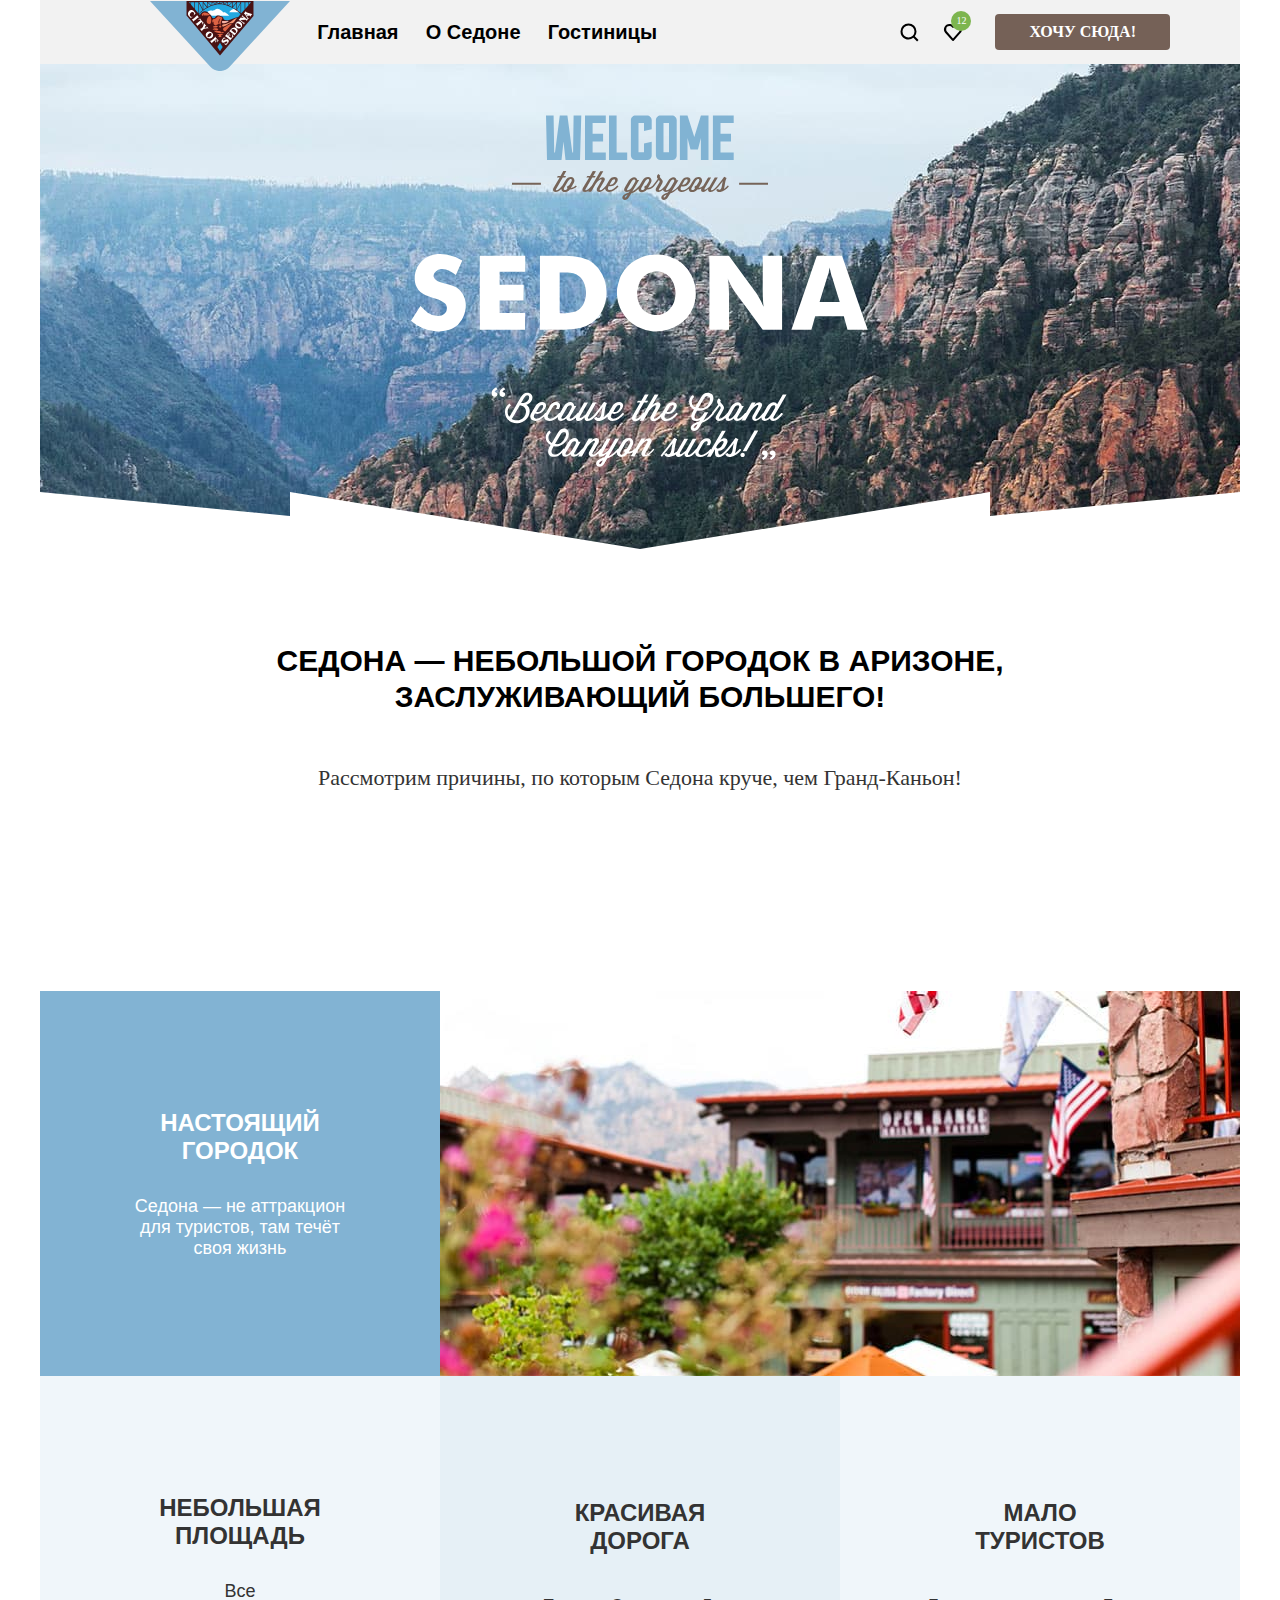
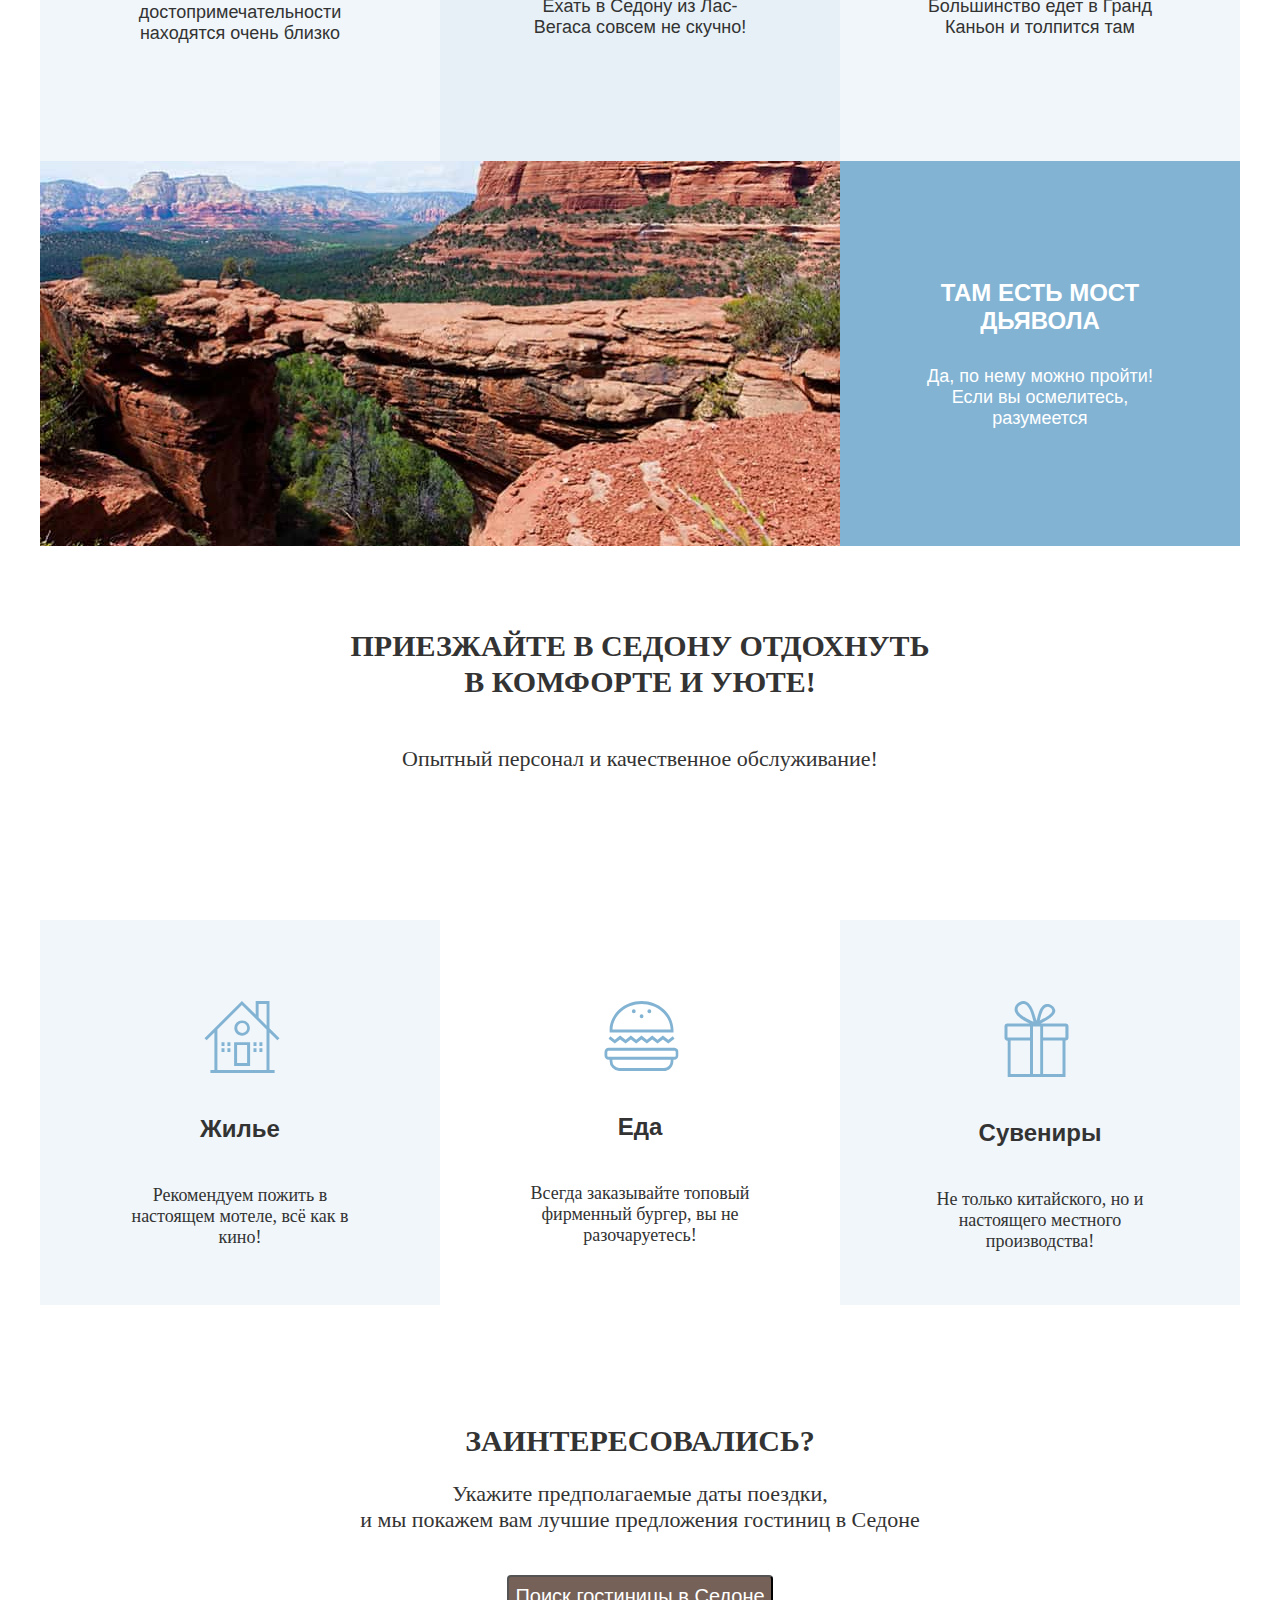
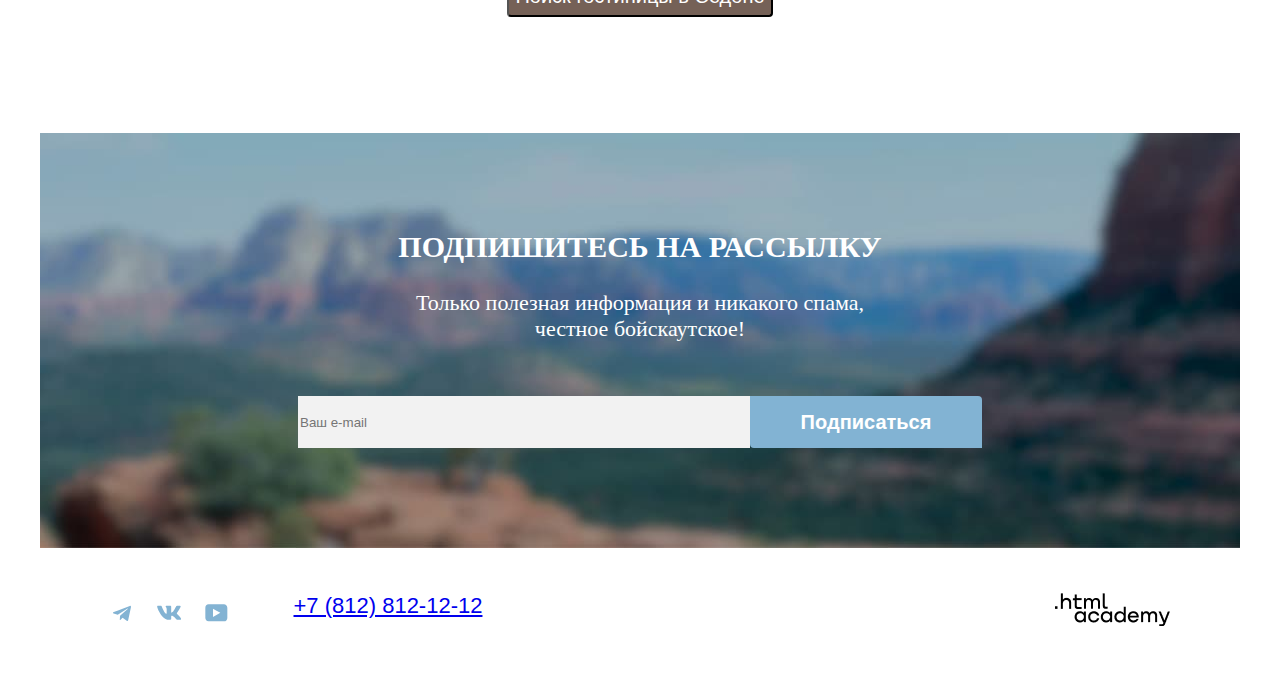
==== commit 6b722923: "добавляет главную стр" ====
--- a/index.html
+++ b/index.html
@@ -11,7 +11,7 @@
 <header class="page-header">
 
   <nav class="navigation">
-    <Ul class="navigation-main">
+    <ul class="navigation-main">
       <li class="navigation-item">
       <a class="header-logo-link" href="index.html" aria-current="page">
         <img class="logo" src="images/svg/logo.svg" width="138" height="64"  alt="Логотип города Седона"></a>
@@ -37,11 +37,15 @@
       <li class="navigation-user-item">
         <a class="navigation-link" href="#">
           <span class="visually-hidden">Отелей в избранном:</span>
-          <span class="count">12</span>
+          <div class="count">
+            
+            <span class="in-favorites-text">12</span>
+          
+          </div>
         </a>
       </li>
       <li class="navigation-user-item">
-        <div class="small-button">
+        <div class="small-button brown-button">
           <a class="want-navigation-link" href="#">
             Хочу сюда!
           </a>
@@ -57,10 +61,10 @@
       Седона
     </h1>
     <img class="main-picture" src="images/svg/welcome.svg" width="458" height="352" alt="Welcome to the gorgeous Sedona, because the Grand Canyon sucks!">
-
+    <div class="devider"></div>
   </section>
   <section class="main-advantage">
-    <h2 class="main-advantage-title">Седона — небольшой городок в Аризоне,</br> заслуживающий большего!</h2>
+    <h2 class="main-advantage-title">Седона — небольшой городок в Аризоне,<br/> заслуживающий большего!</h2>
     <p class="main-advantage-description">Рассмотрим причины, по которым Седона круче, чем Гранд-Каньон!</p>
   </section>
   <section class="advantages">
@@ -69,7 +73,6 @@
       <li class="advantage-item">
       <div class="advantage-item-flex">
         <h3 class="advantage-title">Настоящий городок</h3>
-        <hr class="hr-white">
         <p class="advantage-item-description">Седона — не аттракцион для туристов, там течёт своя жизнь</p>
       </div>
         <img class="advantage-image-right"  src="images/photo-main-1.jpg" width="800" height="385" alt="аутентичный домик в Седоне">
@@ -77,23 +80,20 @@
       <li class="advantage-item">
         <div class="advantage-item-flex">
         <h3 class="advantage-title">Небольшая площадь</h3>
-        <hr class="hr-black">
         <p class="advantage-item-description">Все достопримечательности находятся очень близко</p>
         </div>
       </li>
 
       <li class="advantage-item">
         <div class="advantage-item-flex">
-        <h3 class="advantage-title">Красивая дорога</h3>
-        <hr class="hr-black">
+        <h3 class="advantage-title">Красивая <br/> дорога</h3>
         <p class="advantage-item-description">Ехать в Седону из Лас-Вегаса совсем не скучно!</p>
       </div>
       </li>
 
       <li class="advantage-item">
         <div class="advantage-item-flex">
-        <h3 class="advantage-title">Мало </br> туристов</h3>
-        <hr class="hr-black">
+        <h3 class="advantage-title">Мало <br/> туристов</h3>
         <p class="advantage-item-description">Большинство едет в Гранд Каньон и толпится там</p>
       </div>
       </li>
@@ -102,7 +102,6 @@
           <img class="advantage-image-left"  src="images/photo-main-2.jpg" width="800" height="385" alt="Мост дьявола">
           <div class="advantage-item-flex">
         <h3 class="advantage-title">Там есть мост дьявола</h3>
-        <hr class="hr-black">
         <p class="advantage-item-description">Да, по нему можно пройти! Если вы осмелитесь, разумеется</p>
         </div>
       </li>
@@ -110,7 +109,7 @@
   </section>
 <section class="services">
   <div class="services-container">
-  <h2 class="services-title">Приезжайте в Седону отдохнуть</br> в комфорте и уюте!</h2>
+  <h2 class="services-title">Приезжайте в Седону отдохнуть<br/> в комфорте и уюте!</h2>
     <p class="services-description">Опытный персонал и качественное обслуживание!</p>
   </div>
   <ul class="services-list">
@@ -140,20 +139,20 @@
   <section class="booking">
     <div class="booking-container">
     <h2 class="booking-title">Заинтересовались?</h2>
-    <p class="booking-description">Укажите предполагаемые даты поездки,</br> и мы покажем вам лучшие предложения гостиниц в Седоне</p>
-    <button class="button booking-button" type="button">Поиск гостиницы в Седоне</button>
+    <p class="booking-description">Укажите предполагаемые даты поездки,<br/> и мы покажем вам лучшие предложения гостиниц в Седоне</p>
+    <button class="button booking-button brown-button" type="button" onclick="document.location='catalog.html'">Поиск гостиницы в Седоне</button>
     </div>
   </section>
   <section class="subscription">
     <div class="subscription-container">
       <div class="subscription-only-text">
     <h2 class="subscription-title">Подпишитесь на рассылку</h2>
-    <p class="subscription-description">Только полезная информация и никакого спама,</br> честное бойскаутское!</p>
+    <p class="subscription-description">Только полезная информация и никакого спама,<br/> честное бойскаутское!</p>
       </div>
     <form class="subscription-form" action="https://echo.htmlacademy.ru/" method="post">
     <label for="subscription-email" class="visually-hidden"> Укажите ваш e-mail </label>
     <input class="subscription-field" type="email" name="subscription-email" id="subscription-email" placeholder="Ваш e-mail" required>
-    <button class="button-subscription-button" type="submit">Подписаться</button>
+    <button class="button-subscription-button blue-button" type="submit">Подписаться</button>
     </form>
 
     </div>
@@ -165,22 +164,22 @@
     <h2 class="visually-hidden">Мы в социальных сетях</h2>
       <ul class="social-list">
         <li class="social-item">
-          <a class="button-social" href="https://t.me/htmlacademy"></a>
+          <a class="footer-social-link footer-social-telegramm" href="https://t.me/htmlacademy"></a>
           <span class="visually-hidden">Telegram</span>
         </li>
         <li class="social-item">
-          <a class="button-social" href="https://vk.com/htmlacademy"></a>
+          <a class="footer-social-link footer-social-vk" href="https://vk.com/htmlacademy"></a>
           <span class="visually-hidden">Vkontakte</span>
         </li>
         <li class="social-item">
-          <a class="button-social visually-hidden" href="https://www.youtube.com/user/htmlacademyru"></a>
+          <a class="footer-social-link footer-social-youtube" href="https://www.youtube.com/user/htmlacademy.ru"></a>
           <span class="visually-hidden">Youtube</span>
         </li>
       </ul>
     </div>
     <div class="phone-number">
     <span class="visually-hidden"> Телефон:</span>
-    <a class="contacts-phone" href="tel:+78128121212">+7 (812) 812-12-12 </a>
+    <a class="contact-phone" href="tel:+78128121212">+7 (812) 812-12-12 </a>
     </div>
     <div class="logo-academy">
     <span class="visually-hidden">Логотип разработчика:</span>
@@ -188,5 +187,9 @@
     </div>
   </div>
 </footer>
+  
   </body>
 </html>
+
+
+
--- a/styles/styles.css
+++ b/styles/styles.css
@@ -2,7 +2,7 @@
 font-family: "PT Sans";
 font-style: normal;
 font-weight: 400;
-src: url("../fonts/ptsans-400.woff2") format(".woff2");
+src: url("../fonts/ptsans-400.woff2") format("woff2");
 font-display: swap;
 }
 
@@ -10,7 +10,7 @@
   font-family: "PT Sans";
   font-style: normal;
   font-weight: 700;
-  src: url("../fonts/ptsans-700.woff2") format(".woff2");
+  src: url("../fonts/ptsans-700.woff2") format("woff2");
   font-display: swap;
   }
 
@@ -75,8 +75,8 @@
   display: flex;
   width:1200px;
   padding: 0 70px;
- 
-  
+
+
 }
 
 .navigation-main {
@@ -89,13 +89,13 @@
 }
 
 .navigation-user {
-  max-width: 268px;
+  min-width: 268px;
   display:flex;
   justify-content: space-between;
   align-items: center;
   list-style-type: none;
   margin-left: auto;
-  
+
 }
 
 .navigation-item {
@@ -127,25 +127,51 @@
 
 }
 
-.want-navigation-link {
-
-  font-family: PT Sans;
-  font-size: 16px;
-
-  line-height: 20px;
-  font-weight: 700;
-  text-align: center;
-  text-transform: uppercase;
-  text-decoration: none;
-  color: #ffffff;
-
-
-}
+
 
 .header-logo-link {
   display: block;
   align-items: center;
+  position: relative;
+  z-index: 1;
+  margin-bottom: -14px;
+}
+
+.navigation-user .navigation-user-item:nth-child(1) .navigation-link {
+  background: url('../images/svg/search.svg') no-repeat center;
+  display: block;
+
+}
+
+.navigation-user .navigation-user-item:nth-child(2) .navigation-link {
+  background: url('../images/svg/heart.svg') no-repeat center;
+  display: block;
+  position: relative;
   
+
+}
+
+.count {
+border-radius: 10px;
+position: absolute;
+background-color: #7DB54F;
+width: 20px;
+height: 20px;
+top:11px;
+left:20px;
+
+}
+
+.in-favorites-text {
+  font-family: 'PT Sans';
+  font-size: 10px;
+  font-weight: 400;
+  line-height: 10px;
+  color: #ffffff;
+  position: absolute; 
+  top: 50%; 
+  left: 50%; 
+  transform: translate(-50%, -50%);
 
 }
 
@@ -169,38 +195,75 @@
   display: flex;
   justify-content: center;
   align-items: center;
-  width: 160px;
-  height: 36px;
   font-size: 16px;
   line-height: 20px;
   background-color: #756157;
   color: #ffffff;
   border-radius: 4px;
-  padding: 8px 50px;
-  margin: 14px 0;
-  gap: 10px;
-}
-
-
+  box-sizing: border-box;
+  margin: 14px 0 14px 20px;
+}
+
+.brown-button:hover {
+  background: #615048;
+
+}
+
+.brown-button:focus {
+  background: #615048;
+  
+}
+
+.brown-button:active {
+  background: #756157;
+}
+.brown-button:disabled {
+background: #E5E5E5;
+
+}
+
+.want-navigation-link {
+
+  font-family: PT Sans;
+  font-size: 16px;
+  line-height: 20px;
+  font-weight: 700;
+  text-align: center;
+  text-transform: uppercase;
+  text-decoration: none;
+  color: #ffffff;
+  margin: 8px 34px;
+
+}
 
 .hero {
+  position:relative;
   background: #82B3D3 url("../images/background/index-background.jpg") no-repeat center center scroll;
-  background-size: cover;
   text-align: center;
   display: block;
   width: 1200px;
   height: 485px;
-
-}
+  
+}
+
+.devider {
+  background-image: url('../images/svg/divider.svg');
+  height:57px;
+    width:1200px;
+    left: 0;
+    bottom: -0;
+    position: absolute;
+}
+
 
 .main-picture {
   padding: 51px 371px 25px;
 
+
 }
 
 
 .main-advantage {
-
 height: 261px;
 top: 485px;
 padding: 69px 0 69px 0;
@@ -213,16 +276,13 @@
 
 
 .main-advantage-title {
-
 height: 72px;
 font-weight: 700;
 font-size: 30px;
 line-height: 36px;
 text-align: center;
-
 color:#000000;
 text-transform: uppercase;
-
 }
 
 
@@ -242,7 +302,15 @@
 
 }
 
-
+.hr-white {
+width: 60px;
+  border-bottom: solid 2px rgba(255, 255, 255, 0.3);
+}
+
+.hr-black {
+  width: 60px;
+  border-bottom: solid 2px rgba(0, 0, 0, 0.3);
+}
 
 .advantages {
   height: 1155px;
@@ -253,7 +321,6 @@
 .advantages-list {
   display: flex;
   flex-wrap: wrap;
-  
   padding: 0;
 
 }
@@ -275,7 +342,7 @@
 font-size: 22px;
 line-height: 26px;
 text-align: center;
-padding-top: auto;
+
 
 }
 
@@ -289,7 +356,7 @@
 }
 
 .advantage-title {
-  font-weight: 700px;
+  font-weight: 700;
   font-size: 24px;
   line-height:  28px;
   text-align: center;
@@ -314,7 +381,7 @@
 
 .advantage-text {
 width: 400px;
-padding: auto;
+
 
 }
 
@@ -372,7 +439,6 @@
   .services {
 
     width: 1200px;
-    height: 631px;
     padding-left: 0;
   }
 
@@ -380,7 +446,7 @@
     width: 1200px;
     height: 246px;
     padding: 64px 0;
-   
+
     display: flex;
     flex-direction: column;
     justify-content: center;
@@ -388,6 +454,16 @@
 
 
   }
+
+  .service-item:nth-child(1) {
+    background: rgba(131, 179, 211, 0.12);
+  }
+
+.service-item:nth-child(1)::before {
+  content:  url('../images/svg/home.svg');
+  display: block;
+  padding: 81px 161.5px 0 163.5px;
+}
 
   .services-title {
     font-family: "PT Sans";
@@ -399,7 +475,7 @@
     text-transform: uppercase;
     margin-top: 0;
     display: block;
-  
+
 
 
 
@@ -440,44 +516,67 @@
     margin: auto;
     width: 230px;
     height: 223px;
-    
-  }
+
+  }
+
+
+  .service-item:nth-child(2) {
+    background: #ffffff;
+  }
+
+.service-item:nth-child(2)::before {
+  content:  url('../images/svg/bourger.svg');
+  display: block;
+  padding: 81px 161.5px 0 163.5px;
+}
+
+
+.service-item:nth-child(3) {
+  background: rgba(131, 179, 211, 0.12);
+}
+
+.service-item:nth-child(3)::before {
+content:  url('../images/svg/souvenir.svg');
+display: block;
+padding: 81px 161.5px 0 163.5px;
+}
 
   .service-item-title {
-    
+
     font-family: "PT Sans";
     font-size: 24px;
     font-weight: 700;
     line-height: 28px;
     text-align: center;
-    
-  }
+
+
+  }
+
+.services-item-title {
+  margin-top: 0;
+}
 
   .service-item-description {
-   
+
     font-family: "PT Sans";
     font-size: 18px;
     font-weight: 400;
     line-height: 21px;
     text-align: center;
-    
-  }
-
-.service-item:nth-child(1) {
-  background-color: rgba(131, 179, 211, 0.12);
-  margin-left: 0;
-}
-
-.service-item:nth-child(3) {
-  background-color: rgba(131, 179, 211, 0.12);
-}
+
+  }
+
+
+
+
+
+
 
 .booking {
 display: flex;
-width: 1200px;
-height: 406px;
+justify-content: center;
 margin: 0;
-padding: 96px 304px 96px 304px;
+padding: 96px 0;
 
 }
 
@@ -490,7 +589,7 @@
 }
 
 .booking-title {
-  
+
   font-family: "PT Sans";
   font-size: 30px;
   font-weight: 700;
@@ -498,17 +597,17 @@
   text-align: center;
   margin: 0;
   text-transform: uppercase;
-  
+
 }
 
 .booking-description {
-  
+
   font-family: "PT Sans";
   font-size: 22px;
   font-weight: 400;
   line-height: 26px;
   text-align: center;
-  
+
 }
 
 .button.booking-button {
@@ -519,7 +618,6 @@
 .subscription {
   color:#ffffff;
   background: url("../images/background/Subscribe.jpg");
-  height: 414.86px;
 display: flex;
 text-align: center;
 }
@@ -540,7 +638,7 @@
 }
 
 .subscription-title {
- 
+
   font-family: "PT Sans";
   font-size: 30px;
   font-weight: 700;
@@ -551,7 +649,7 @@
 }
 
 .subscription-description {
-  
+
   font-family: "PT Sans";
   font-size: 22px;
   font-weight: 400;
@@ -599,11 +697,8 @@
 
 
 .page-footer {
-
   width: 1200px;
   margin: 0;
-
-
   }
 
 .footer-container {
@@ -627,7 +722,6 @@
 
   }
 
-
   .social-item {
     display:flex;
     width: 47.33px;
@@ -637,9 +731,32 @@
 
   .social-item:nth-child(3n) {
     margin-right: 0;
-
-
-  }
+  }
+
+
+.footer-social-link {
+  display: block;
+  width: 24px;
+  background-image: url("../images/svg/tg-social.svg");
+  background-repeat: no-repeat;
+  background-position: center;
+
+
+}
+
+.footer-social-vk {
+  background-image:url("../images/svg/vk-social.svg");
+ }
+
+.footer-social-telegramm {
+background-image:url("../images/svg/tg-social.svg");
+ }
+
+.footer-social-youtube {
+background-image:url("../images/svg/youtube-social.svg");
+
+ }
+
 
 .phone-number {
   width: 720px;
@@ -658,10 +775,12 @@
   color: #000000;
   text-transform: uppercase;
   text-decoration: none;
-  
+
 }
 
 .logo-academy {
+  display: block;
+  background-image: url("../images/footer_logo_htmlacademy.png");
   width: 115px;
   height: 33px;
 }
@@ -686,13 +805,12 @@
 
 .catalog-title-breadcrumbs-container {
 width: 1060px;
-height: 107px;
 margin: 0;
 margin-bottom: 40px;
 }
 
 .inner-header-title {
-  
+
 font-family: PT Sans;
 font-size: 60px;
 font-weight: 700;
@@ -707,7 +825,7 @@
   padding: 0;
   list-style-type: none;
   display: flex;
-  
+
 
 }
 
@@ -717,16 +835,19 @@
 
 }
 .catalog-filter {
- 
+
   display: flex;
   flex-direction: row;
   justify-content: space-between;
   margin: 0;
-  
+
 }
 
 
 .catalog-filter-group {
+  border: none;
+  margin: 0;
+  padding: 0;
 
 
 }
@@ -740,25 +861,50 @@
   width: 143px;
   height: 48px;
   padding: 12px 20px 12px 20px;
-  border-radius: 4px 0px 0px 4px;
+  border-radius: 4px 0 0 4px;
   justify-content: space-between;
-  
-}
-
-
+
+}
+/*
+.button-container {
+  display: flex;
+  flex-direction: column;
+  justify-content: space-between;
+  width: 191px;
+  height: 104px;
+}
+  */
 
 .button-apply {
+  background-color: #82B3D3;
+
+
 
 }
 
 .button-reset {
-
-
-}
-
+  background-color: #82B3D3;
+
+
+
+}
+
+.button + .button {
+  margin-left: 20px;
+
+
+}
 .catalog-filter-list {
   list-style-type: none;
-  
+  padding-left: 0;
+
+
+}
+
+
+.control {
+  margin: 0;
+  margin-bottom: 16px;
 
 }
 
@@ -802,7 +948,7 @@
 .search-results {
   display: flex;
   flex-direction: row;
-  justify-content: baseline;
+  
   margin: auto;
   flex-wrap: wrap;
 }
@@ -832,7 +978,7 @@
   flex-direction: column;
   justify-content: center;
   margin: 0;
-  
+
 }
 
 .search-search {
@@ -848,9 +994,9 @@
 height: 49px;
 padding: 14px 20px 14px 20px;
 display: flex;
-border-radius: 4px 0px 0px 0px;
+border-radius: 4px 0 0 0;
 border: 2px solid #E5E5E5;
-justify: space-between;
+justify-content: space-between;
 }
 
 .hotel-card-variants-list {
@@ -861,7 +1007,7 @@
    padding: 0;
    width: 160px;
    height: 48px;
- 
+
 }
 
 .sort {
@@ -869,10 +1015,10 @@
   width: 48px;
   height: 48px;
   margin-right: 1px;
-  border-radius: 4px 0px 0px 0px;
-  border: 2px 0px 0px 0px;
-
-  
+  border-radius: 4px 0 0 0;
+  border: 2px 0 0 0;
+
+
 
 }
 
@@ -915,7 +1061,7 @@
 .hotel-card-group {
   width: 140px;
   height: 36px;
-font-weight: 400px;
+font-weight: 400;
 font-size: 18px;
 text-align: left;
 }
@@ -923,7 +1069,7 @@
 .hotel-card-price {
   width: 140px;
   height: 36px;
-  font-weight: 400px;
+  font-weight: 400;
   font-size: 18px;
 text-align: right;
 }
@@ -948,7 +1094,10 @@
   text-decoration: none;
   color: #ffffff;
   border-radius: 4px;
-}
+
+}
+
+
 .in-favorites {
   display: flex;
   justify-content: center;
@@ -960,6 +1109,7 @@
   border-radius: 4px;
   color:#ffffff;
 
+
 }
 
 .stars-rating {
@@ -992,7 +1142,50 @@
   display: flex;
 }
 
+.pagination-item {
+  background: #82B3D3;
+text-align: center;
+width: 60px;
+height: 60px;
+margin-right: 8px;
+position: relative;
+
+
+}
+
+
+.pagination-link {
+
+  font-family: 'PT Sans';
+  font-size: 20px;
+  font-weight: 700;
+  line-height: 36px;
+  text-align: center;
+  color: #ffffff;
+  text-decoration: none;
+  position: absolute; 
+  top: 50%; 
+  left: 50%; 
+  transform: translate(-50%, -50%);
+
+}
+
+.pagination-link:hover {
+  background: #68A2CA;
+  border: 1px solid #82B3D3;
+}
+
+.pagination-link:focus {
+  background: #68A2CA;
+  border: 1px solid #82B3D3;
+}
+
+.pagination-link:active {
+  background: #82B3D3;
+  color: rgba(255, 255, 255, 0.3);
+}
+
 .subscription .subscription-catalog {
   color:#000000;
   background-image: none;
-}+}
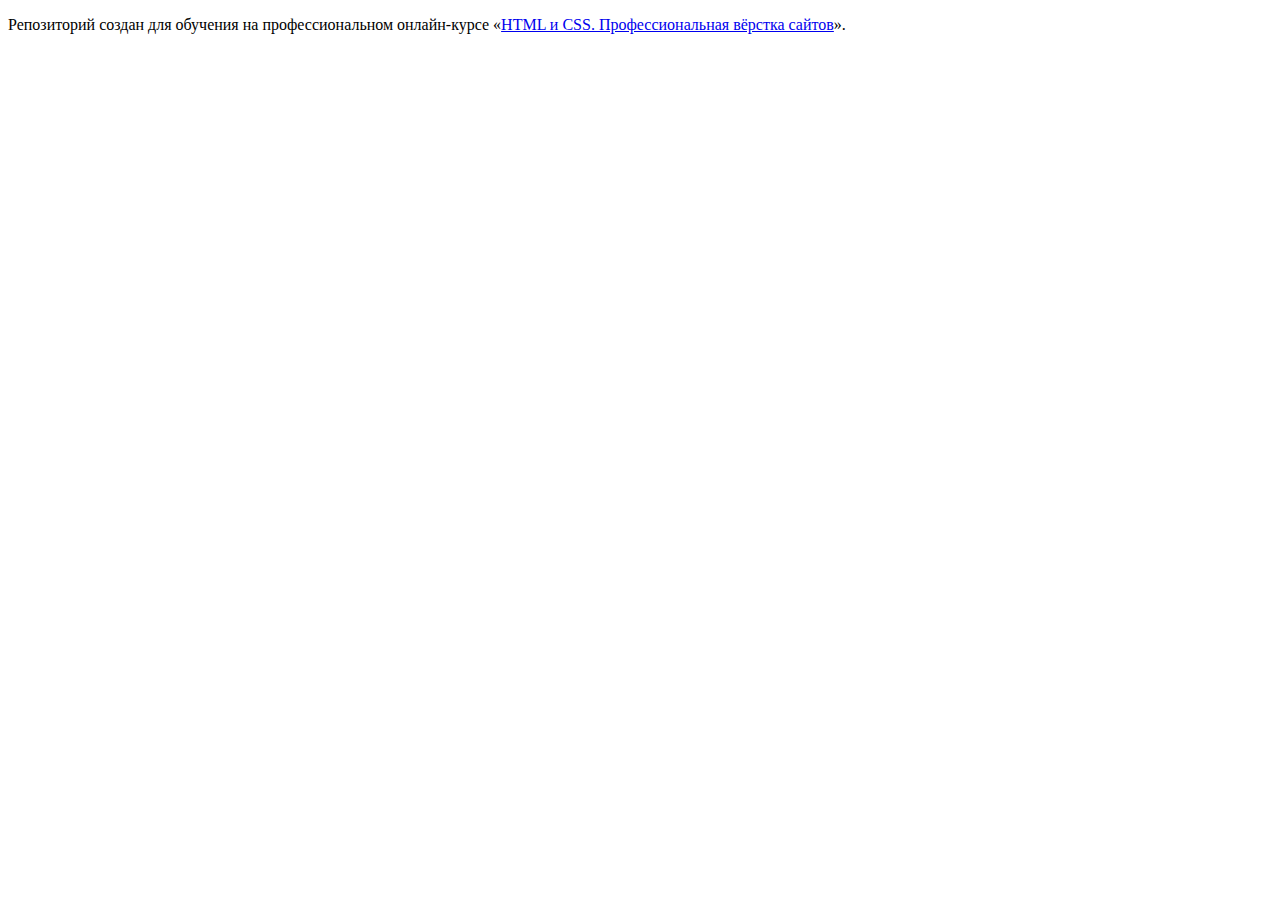
==== commit 5c023252: "Merge dca4e43e17fb9f2bdd8fbe03c3fbdcc1c50d7727 into 596773c01d5d0dc2d5b50269cda78580bb39c405" ====
--- a/index.html
+++ b/index.html
@@ -1,195 +1,12 @@
 <!DOCTYPE html>
 <html lang="ru">
   <head>
-    <link rel="icon" href="favicon.ico" sizes="32x32">
-    <meta name="viewport" content="width=device-width, initial-scale=1">
-    <link rel="stylesheet" href="styles/styles.css">
     <meta charset="utf-8">
     <title>HTML Academy: Седона</title>
   </head>
   <body>
-<header class="page-header">
 
-  <nav class="navigation">
-    <ul class="navigation-main">
-      <li class="navigation-item">
-      <a class="header-logo-link" href="index.html" aria-current="page">
-        <img class="logo" src="images/svg/logo.svg" width="138" height="64"  alt="Логотип города Седона"></a>
-      </li>
-      <li class="navigation-item">
-        <a class="navigation-link navigation-link-current" href="index.html" aria-current="page">Главная</a>
-      </li>
-      <li class="navigation-item">
-        <a class="navigation-link" href="about.html">О Седоне</a>
-      </li>
-      <li class="navigation-item">
-        <a class="navigation-link" href="catalog.html">Гостиницы</a>
-      </li>
-    </Ul>
-    <Ul class="navigation-user">
-      <li class="navigation-user-item">
-        <a class="navigation-link" href="#">
-          <span class="visually-hidden">
-          Поиск
-          </span>
-        </a>
-      </li>
-      <li class="navigation-user-item">
-        <a class="navigation-link" href="#">
-          <span class="visually-hidden">Отелей в избранном:</span>
-          <div class="count">
-            
-            <span class="in-favorites-text">12</span>
-          
-          </div>
-        </a>
-      </li>
-      <li class="navigation-user-item">
-        <div class="small-button brown-button">
-          <a class="want-navigation-link" href="#">
-            Хочу сюда!
-          </a>
-        </div>
-      </li>
-    </Ul>
-  </nav>
-</header>
-<main class="main-container main-index">
+    <p>Репозиторий создан для обучения на профессиональном онлайн‑курсе «<a href="https://htmlacademy.ru/intensive/htmlcss">HTML и CSS. Профессиональная вёрстка сайтов</a>».</p>
 
-  <section class="hero">
-    <h1 class="visually-hidden">
-      Седона
-    </h1>
-    <img class="main-picture" src="images/svg/welcome.svg" width="458" height="352" alt="Welcome to the gorgeous Sedona, because the Grand Canyon sucks!">
-    <div class="devider"></div>
-  </section>
-  <section class="main-advantage">
-    <h2 class="main-advantage-title">Седона — небольшой городок в Аризоне,<br/> заслуживающий большего!</h2>
-    <p class="main-advantage-description">Рассмотрим причины, по которым Седона круче, чем Гранд-Каньон!</p>
-  </section>
-  <section class="advantages">
-    <ul class="advantages-list">
-
-      <li class="advantage-item">
-      <div class="advantage-item-flex">
-        <h3 class="advantage-title">Настоящий городок</h3>
-        <p class="advantage-item-description">Седона — не аттракцион для туристов, там течёт своя жизнь</p>
-      </div>
-        <img class="advantage-image-right"  src="images/photo-main-1.jpg" width="800" height="385" alt="аутентичный домик в Седоне">
-
-      <li class="advantage-item">
-        <div class="advantage-item-flex">
-        <h3 class="advantage-title">Небольшая площадь</h3>
-        <p class="advantage-item-description">Все достопримечательности находятся очень близко</p>
-        </div>
-      </li>
-
-      <li class="advantage-item">
-        <div class="advantage-item-flex">
-        <h3 class="advantage-title">Красивая <br/> дорога</h3>
-        <p class="advantage-item-description">Ехать в Седону из Лас-Вегаса совсем не скучно!</p>
-      </div>
-      </li>
-
-      <li class="advantage-item">
-        <div class="advantage-item-flex">
-        <h3 class="advantage-title">Мало <br/> туристов</h3>
-        <p class="advantage-item-description">Большинство едет в Гранд Каньон и толпится там</p>
-      </div>
-      </li>
-
-      <li class="advantage-item">
-          <img class="advantage-image-left"  src="images/photo-main-2.jpg" width="800" height="385" alt="Мост дьявола">
-          <div class="advantage-item-flex">
-        <h3 class="advantage-title">Там есть мост дьявола</h3>
-        <p class="advantage-item-description">Да, по нему можно пройти! Если вы осмелитесь, разумеется</p>
-        </div>
-      </li>
-  </ul>
-  </section>
-<section class="services">
-  <div class="services-container">
-  <h2 class="services-title">Приезжайте в Седону отдохнуть<br/> в комфорте и уюте!</h2>
-    <p class="services-description">Опытный персонал и качественное обслуживание!</p>
-  </div>
-  <ul class="services-list">
-    <li class="service-item">
-      <div class="service-item-flex-container">
-        <a class="service-link" href="#"></a>
-      <h3 class="services-item-title">Жилье</h3>
-      <p class="service-item-description">Рекомендуем пожить в настоящем мотеле, всё как в кино!</p>
-      </div>
-    </li>
-    <li class="service-item">
-      <div class="service-item-flex-container">
-      <a class="service-link" href="#"></a>
-      <h3 class="services-item-title">Еда</h3>
-      <p class="service-item-description">Всегда заказывайте топовый фирменный бургер, вы не разочаруетесь!</p>
-      </div>
-    </li>
-    <li class="service-item">
-      <div class="service-item-flex-container">
-        <a class="service-link" href="#"></a>
-       <h3 class="services-item-title">Сувениры</h3>
-       <p class="service-item-description">Не только китайского, но и настоящего местного производства!</p>
-       </div>
-      </li>
-  </ul>
-</section>
-  <section class="booking">
-    <div class="booking-container">
-    <h2 class="booking-title">Заинтересовались?</h2>
-    <p class="booking-description">Укажите предполагаемые даты поездки,<br/> и мы покажем вам лучшие предложения гостиниц в Седоне</p>
-    <button class="button booking-button brown-button" type="button" onclick="document.location='catalog.html'">Поиск гостиницы в Седоне</button>
-    </div>
-  </section>
-  <section class="subscription">
-    <div class="subscription-container">
-      <div class="subscription-only-text">
-    <h2 class="subscription-title">Подпишитесь на рассылку</h2>
-    <p class="subscription-description">Только полезная информация и никакого спама,<br/> честное бойскаутское!</p>
-      </div>
-    <form class="subscription-form" action="https://echo.htmlacademy.ru/" method="post">
-    <label for="subscription-email" class="visually-hidden"> Укажите ваш e-mail </label>
-    <input class="subscription-field" type="email" name="subscription-email" id="subscription-email" placeholder="Ваш e-mail" required>
-    <button class="button-subscription-button blue-button" type="submit">Подписаться</button>
-    </form>
-
-    </div>
-  </section>
-</main>
-<footer class="page-footer">
-  <div class="footer-container">
-    <div class="footer-social-list">
-    <h2 class="visually-hidden">Мы в социальных сетях</h2>
-      <ul class="social-list">
-        <li class="social-item">
-          <a class="footer-social-link footer-social-telegramm" href="https://t.me/htmlacademy"></a>
-          <span class="visually-hidden">Telegram</span>
-        </li>
-        <li class="social-item">
-          <a class="footer-social-link footer-social-vk" href="https://vk.com/htmlacademy"></a>
-          <span class="visually-hidden">Vkontakte</span>
-        </li>
-        <li class="social-item">
-          <a class="footer-social-link footer-social-youtube" href="https://www.youtube.com/user/htmlacademy.ru"></a>
-          <span class="visually-hidden">Youtube</span>
-        </li>
-      </ul>
-    </div>
-    <div class="phone-number">
-    <span class="visually-hidden"> Телефон:</span>
-    <a class="contact-phone" href="tel:+78128121212">+7 (812) 812-12-12 </a>
-    </div>
-    <div class="logo-academy">
-    <span class="visually-hidden">Логотип разработчика:</span>
-    <a href="https://htmlacademy.ru"></a>
-    </div>
-  </div>
-</footer>
-  
   </body>
 </html>
-
-
-
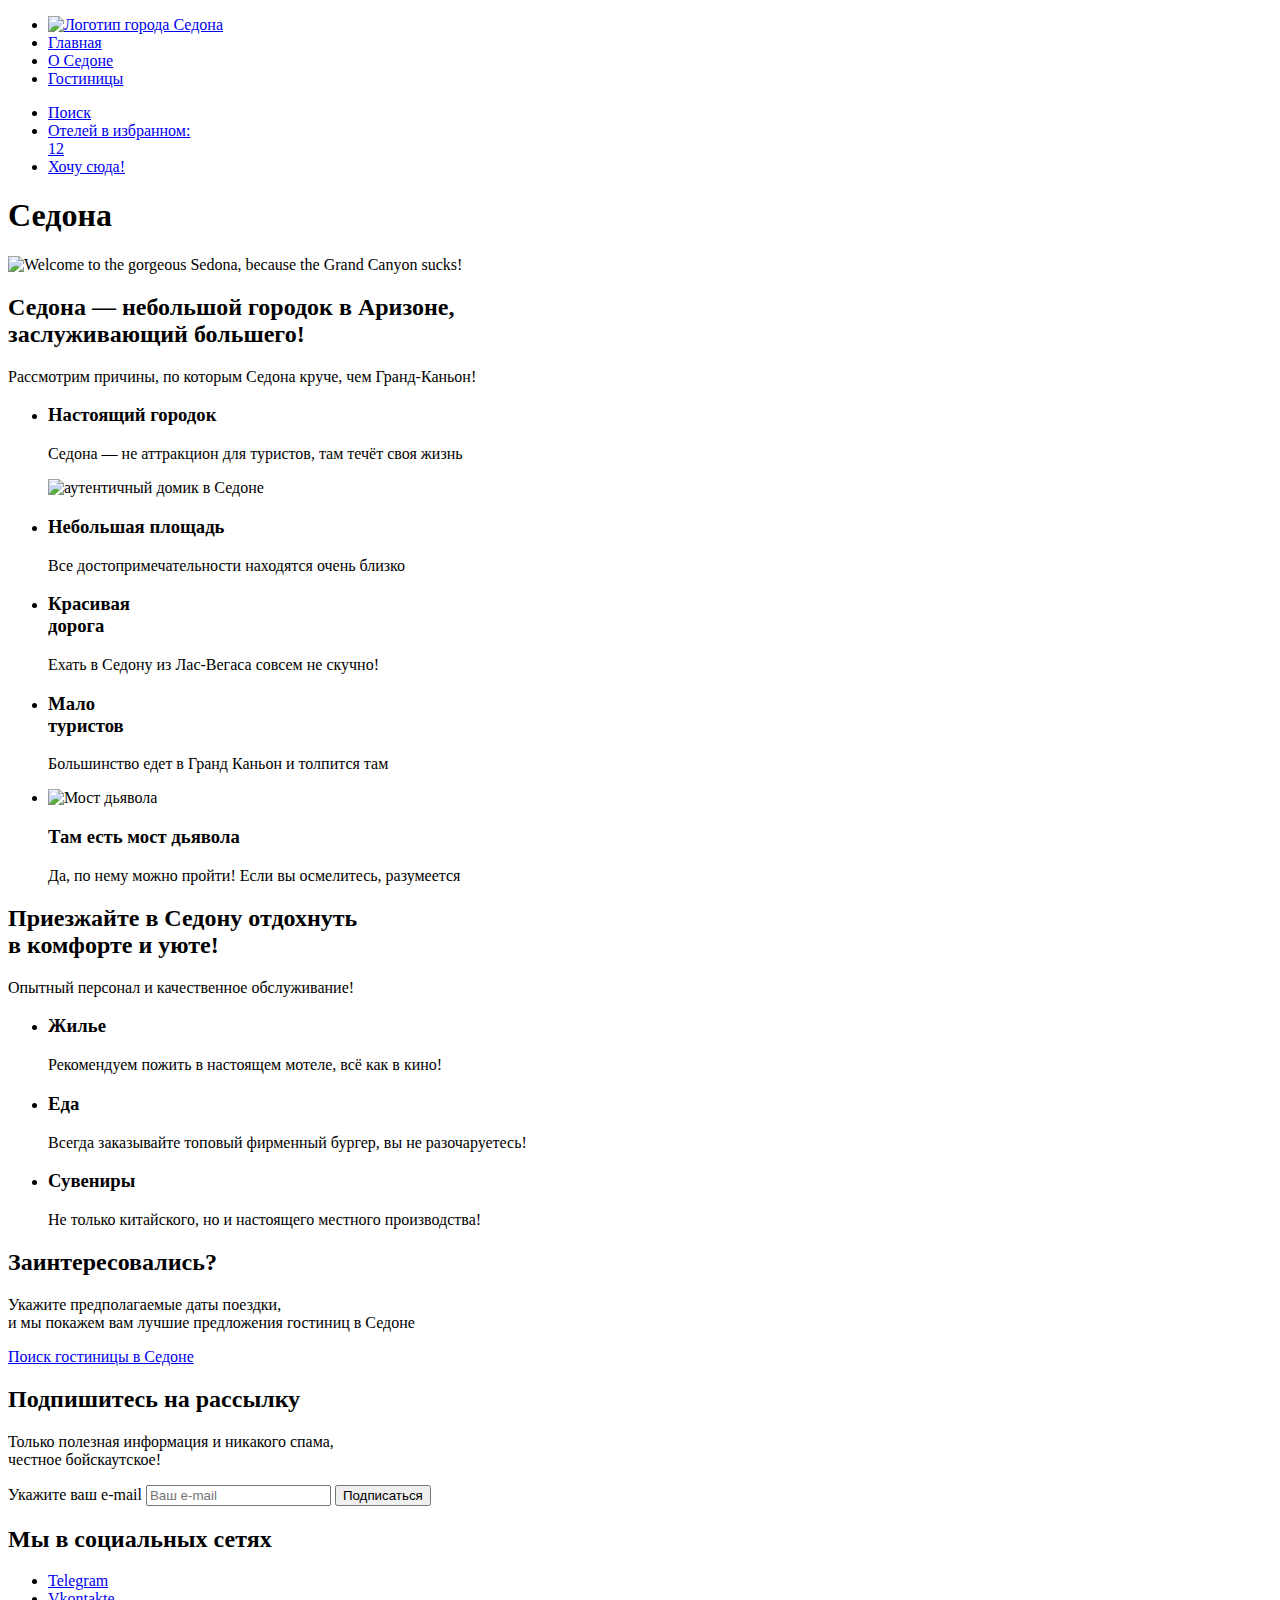
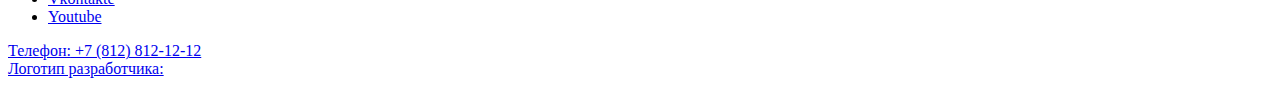
==== commit 337b99e0: "добавляет новую главную страницу" ====
--- a/index.html
+++ b/index.html
@@ -1,12 +1,181 @@
 <!DOCTYPE html>
 <html lang="ru">
   <head>
+    <link rel="icon" href="favicon.ico" sizes="32x32">
+    <meta name="viewport" content="width=device-width, initial-scale=1">
+    <link rel="stylesheet" href="styles/styles.css">
     <meta charset="utf-8">
     <title>HTML Academy: Седона</title>
   </head>
-  <body>
+<body>
+<header class="page-header">
+  <nav class="navigation">
+    <ul class="navigation-main">
+      <li class="navigation-item">
+        <a class="header-logo-link" href="index.html" aria-current="page">
+          <img class="logo" src="images/svg/logo.svg" width="138" height="64"  alt="Логотип города Седона"></a>
+      </li>
+      <li class="navigation-item">
+          <a class="navigation-link navigation-link-current" href="index.html" aria-current="page">Главная</a>
+      </li>
+      <li class="navigation-item">
+          <a class="navigation-link" href="about.html">О Седоне</a>
+      </li>
+      <li class="navigation-item">
+        <a class="navigation-link" href="catalog.html">Гостиницы</a>
+      </li>
+    </ul>
+    <Ul class="navigation-user">
+      <li class="navigation-user-item">
+        <a class="navigation-user-link" href="#">
+          <span class="visually-hidden">Поиск</span>
+        </a>
+      </li>
+      <li class="navigation-user-item">
+        <a class="navigation-user-link" href="#">
+          <span class="visually-hidden">Отелей в избранном:</span>
+          <div class="count">
+            <span class="in-favorites-text">12</span>
+          </div>
+        </a>
+      </li>
+      <li class="navigation-user-item">
+        <div class="small-button brown-button">
+          <a class="want-navigation-link" href="#">
+            Хочу сюда!
+          </a>
+        </div>
+      </li>
+    </ul>
+  </nav>
+</header>
+<main class="main-container main-index">
+  <section class="hero">
+    <h1 class="visually-hidden">Седона</h1>
+      <img class="main-picture" src="images/svg/welcome.svg" width="458" height="352" alt="Welcome to the gorgeous Sedona, because the Grand Canyon sucks!">
+    <div class="devider"></div>
+  </section>
+  <section class="main-advantage">
+    <h2 class="main-advantage-title">Седона — небольшой городок в Аризоне,<br> заслуживающий большего!</h2>
+      <p class="main-advantage-description">Рассмотрим причины, по которым Седона круче, чем Гранд-Каньон!</p>
+  </section>
+  <section class="advantages">
+    <ul class="advantages-list">
+      <li class="advantage-item">
+        <div class="advantage-item-flex">
+          <h3 class="advantage-title">Настоящий городок</h3>
+          <div class="line-white"></div>
+          <p class="advantage-item-description">Седона — не аттракцион для туристов, там течёт своя жизнь</p>
+        </div>
+        <img class="advantage-image-right"  src="images/photo-main-1.jpg" width="800" height="385" alt="аутентичный домик в Седоне">
+      <li class="advantage-item">
+        <div class="advantage-item-flex">
+          <h3 class="advantage-title">Небольшая площадь</h3>
+          <div class="line-dark"></div>
+          <p class="advantage-item-description">Все достопримечательности находятся очень близко</p>
+        </div>
+      </li>
+      <li class="advantage-item">
+        <div class="advantage-item-flex">
+          <h3 class="advantage-title">Красивая <br> дорога</h3>
+          <div class="line-dark"></div>
+          <p class="advantage-item-description">Ехать в Седону из Лас-Вегаса совсем не скучно!</p>
+      </div>
+      </li>
+      <li class="advantage-item">
+        <div class="advantage-item-flex">
+          <h3 class="advantage-title">Мало <br> туристов</h3>
+          <div class="line-dark"></div>
+          <p class="advantage-item-description">Большинство едет в Гранд Каньон и толпится там</p>
+      </div>
+      </li>
+      <li class="advantage-item">
+          <img class="advantage-image-left"  src="images/photo-main-2.jpg" width="800" height="385" alt="Мост дьявола">
+            <div class="advantage-item-flex">
+        <h3 class="advantage-title">Там есть мост дьявола</h3>
+        <div class="line-white"></div>
+          <p class="advantage-item-description">Да, по нему можно пройти! Если вы осмелитесь, разумеется</p>
+        </div>
+      </li>
+  </ul>
+  </section>
+<section class="services">
+  <div class="services-container">
+    <h2 class="services-title">Приезжайте в Седону отдохнуть<br> в комфорте и уюте!</h2>
+        <p class="services-description">Опытный персонал и качественное обслуживание!</p>
+  </div>
+  <ul class="services-list">
+    <li class="service-item">
+      <div class="service-item-flex-container">
+        <a class="service-link" href="#"></a>
+          <h3 class="services-item-title">Жилье</h3>
+            <p class="service-item-description">Рекомендуем пожить в настоящем мотеле, всё как в кино!</p>
+      </div>
+    </li>
+    <li class="service-item">
+      <div class="service-item-flex-container">
+        <a class="service-link" href="#"></a>
+          <h3 class="services-item-title">Еда</h3>
+            <p class="service-item-description">Всегда заказывайте топовый фирменный бургер, вы не разочаруетесь!</p>
+      </div>
+    </li>
+    <li class="service-item">
+      <div class="service-item-flex-container">
+          <a class="service-link" href="#"></a>
+          <h3 class="services-item-title">Сувениры</h3>
+            <p class="service-item-description">Не только китайского, но и настоящего местного производства!</p>
+       </div>
+      </li>
+  </ul>
+</section>
+  <section class="booking">
+    <div class="booking-container">
+      <h2 class="booking-title">Заинтересовались?</h2>
+        <p class="booking-description">Укажите предполагаемые даты поездки,<br> и мы покажем вам лучшие предложения гостиниц в Седоне</p>
+        <a class="button booking-button brown-button" href="catalog.html">Поиск гостиницы в Седоне</a>
+    </div>
+  </section>
+  <section class="subscription">
+    <div class="subscription-container">
+      <div class="subscription-only-text">
+        <h2 class="subscription-title">Подпишитесь на рассылку</h2>
+        <p class="subscription-description">Только полезная информация и никакого спама,<br> честное бойскаутское!</p>
+      </div>
+    <form class="subscription-form" action="https://echo.htmlacademy.ru/" method="post">
+      <label for="subscription-email" class="visually-hidden"> Укажите ваш e-mail </label>
+      <input class="subscription-field" type="email" name="subscription-email" id="subscription-email" placeholder="Ваш e-mail" required>
+      <button class="button-subscription-button blue-button" type="submit">Подписаться</button>
+    </form>
+    </div>
+  </section>
+</main>
+<footer class="page-footer">
+  <div class="footer-container">
+    <div class="footer-social-list">
+      <h2 class="visually-hidden">Мы в социальных сетях</h2>
+        <ul class="social-list">
+          <li class="social-item">
+            <a class="footer-social-link footer-social-telegramm" href="https://t.me/htmlacademy">
+            <span class="visually-hidden">Telegram</span></a>
+        </li>
+          <li class="social-item">
+            <a class="footer-social-link footer-social-vk" href="https://vk.com/htmlacademy">
+            <span class="visually-hidden">Vkontakte</span></a>
+          </li>
+          <li class="social-item">
+            <a class="footer-social-link footer-social-youtube" href="https://www.youtube.com/user/htmlacademy.ru">
+            <span class="visually-hidden">Youtube</span></a>
+        </li>
+      </ul>
+    </div>
+      <div class="phone-number">
+          <a class="contact-phone" href="tel:+78128121212"><span class="visually-hidden"> Телефон:</span> +7 (812) 812-12-12 </a>
+      </div>
+    <div class="logo-academy">
+          <a href="https://htmlacademy.ru"><span class="visually-hidden">Логотип разработчика:</span></a>
+    </div>
+  </div>
+</footer>
+  </body>
 
-    <p>Репозиторий создан для обучения на профессиональном онлайн‑курсе «<a href="https://htmlacademy.ru/intensive/htmlcss">HTML и CSS. Профессиональная вёрстка сайтов</a>».</p>
-
-  </body>
 </html>
